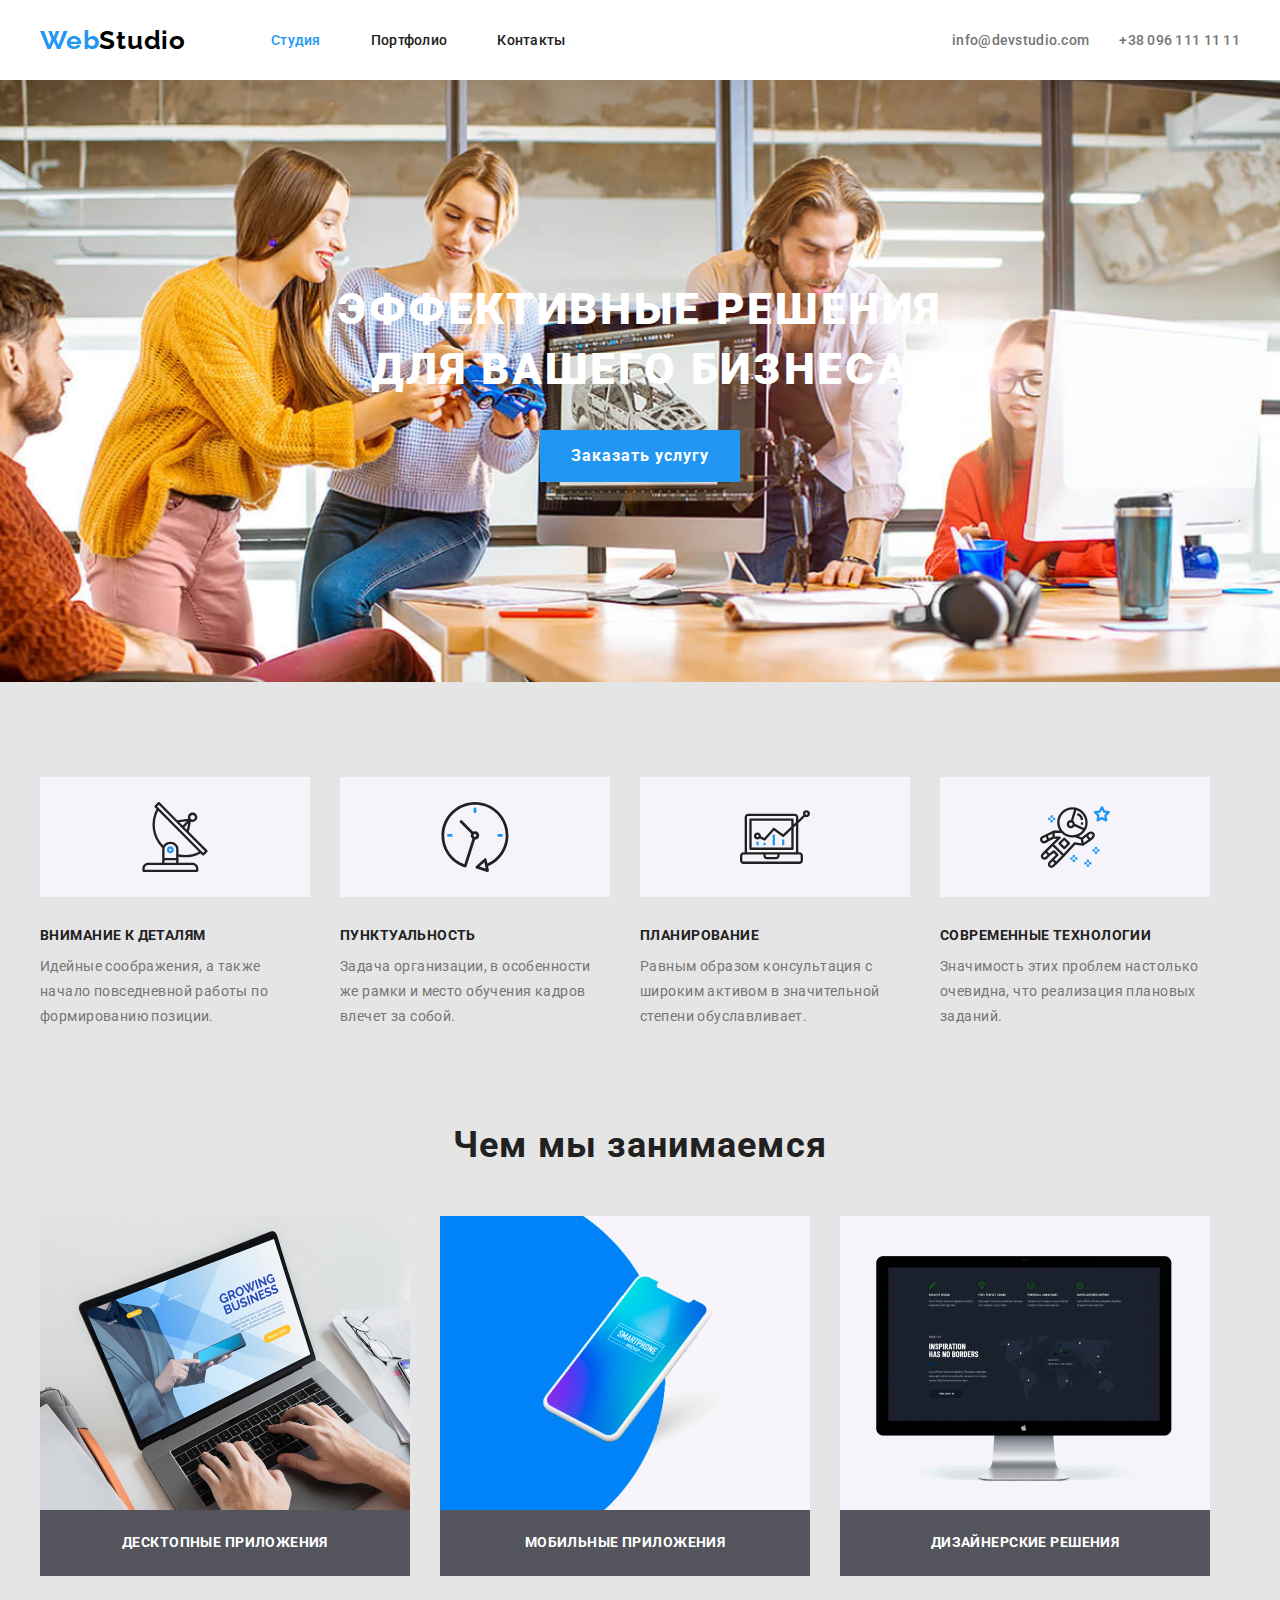
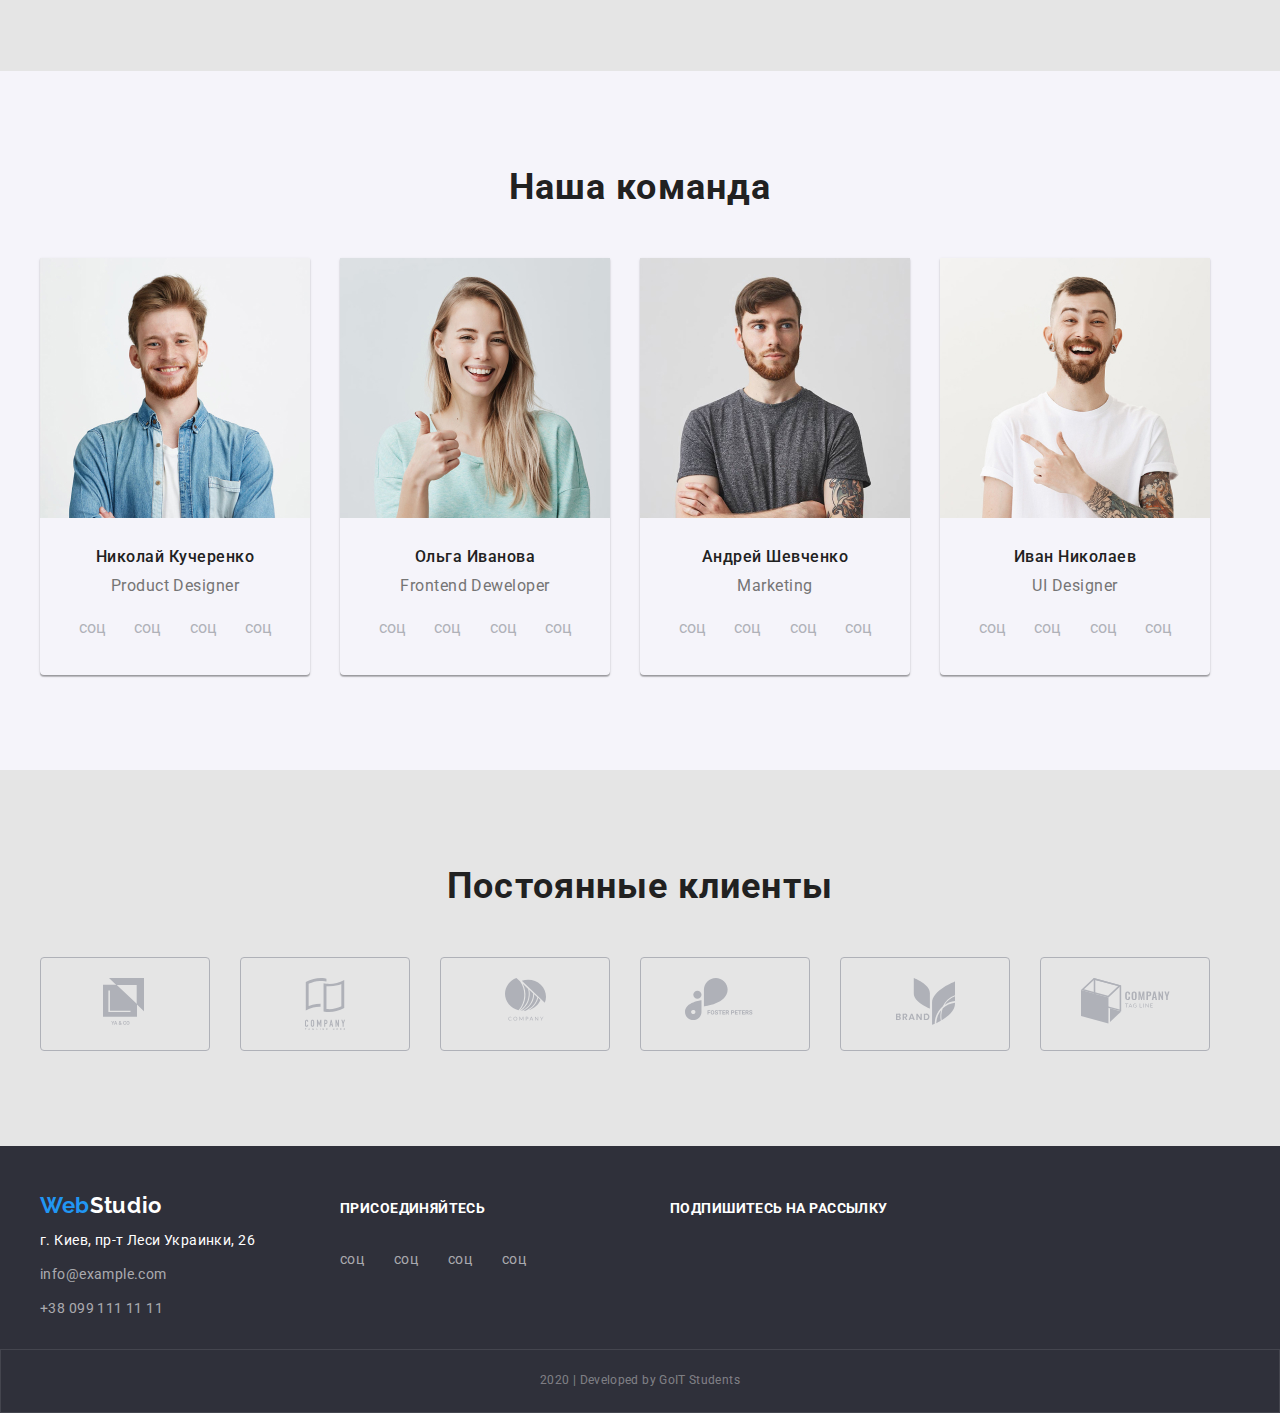
==== index.html @ cdd5b528 "клон" ====
<!DOCTYPE html>
<html lang="ru">
  <head>
    <meta charset="UTF-8" />
    <meta name="viewport" content="width=device-width, initial-scale=1.0" />
    <title>Document</title>
    <link
      rel="stylesheet"
      href="https://cdnjs.cloudflare.com/ajax/libs/modern-normalize/0.6.0/modern-normalize.min.css"
    />
    <link
      href="https://fonts.googleapis.com/css2?family=Raleway:ital,wght@0,700;1,400&family=Roboto:ital,wght@0,400;0,500;0,700;1,900&display=swap"
      rel="stylesheet"
    />
    <link rel="stylesheet" href="./css/style.css" />
  </head>
  <body>
    <header>
      <nav class="container site-navigation">
        <a href="./" class="logo link"
          ><span class="logo-help">Web</span>Studio</a
        >
        <ul class="site-nav list main-list">
          <li>
            <a class="site-nav-link link main" href="./index.html">Студия</a>
          </li>
          <li>
            <a class="site-nav-link link" href="./portfolio.html">Портфолио</a>
          </li>
          <li><a class="site-nav-link link" href="#">Контакты</a></li>
        </ul>
        <address class="header-adress">
          <ul class="site-nav list contacts-list">
            <li>
              <a
                class="site-nav-link link contacts"
                href="mailto:info@devstudio.com"
                >info@devstudio.com</a
              >
            </li>
            <li>
              <a class="site-nav-link link contacts" href="tel:+380961111111"
                >+38 096 111 11 11</a
              >
            </li>
          </ul>
        </address>
      </nav>
    </header>
    <main>
      <section class="galery">
        <h1 class="main-title">Эффективные решения для вашего бизнеса</h1>
        <!--предполагаю, что будет всплывающее окно по нажатию кнопки-->
        <button type="button" class="main-button">Заказать услугу</button>
      </section>
      <section class="features">
        <div class="container">
          <ul class="features-list list">
            <li class="features-item">
              <img class="features-img" src="img/antenna-1.svg" alt="антена" />
              <h3 class="features-title">Внимание к деталям</h3>
              <p class="features-text">
                Идейные соображения, а также начало повседневной работы по
                формированию позиции.
              </p>
            </li>
            <li class="features-item">
              <img class="features-img" src="img/clock-1.svg" alt="часы" />
              <h3 class="features-title">Пунктуальность</h3>
              <p class="features-text">
                Задача организации, в особенности же рамки и место обучения
                кадров влечет за собой.
              </p>
            </li>
            <li class="features-item">
              <img
                class="features-img"
                src="img/diagram-1.svg"
                alt="диаграмма"
              />
              <h3 class="features-title">Планирование</h3>
              <p class="features-text">
                Равным образом консультация с широким активом в значительной
                степени обуславливает.
              </p>
            </li>
            <li class="features-item">
              <img
                class="features-img"
                src="img/astronaut-1.svg"
                alt="астронавт"
              />
              <h3 class="features-title">современные технологии</h3>
              <p class="features-text">
                Значимость этих проблем настолько очевидна, что реализация
                плановых заданий.
              </p>
            </li>
          </ul>
        </div>
      </section>
      <section class="job">
        <div class="container">
          <h2 class="general-heading">Чем мы занимаемся</h2>
          <ul class="list job-list">
            <li>
              <img src="img/Main-img-1.jpg" alt="ноутбук" width="370" />
              <h3 class="job-title">Десктопные приложения</h3>
            </li>
            <li>
              <img
                src="img/Main-img-2.jpg"
                alt="мобильный телефон"
                width="370"
              />
              <h3 class="job-title">Мобильные приложения</h3>
            </li>
            <li>
              <img src="img/Main-img-3.jpg" alt="компьютер" width="370" />
              <h3 class="job-title">Дизайнерские решения</h3>
            </li>
          </ul>
        </div>
      </section>
      <section class="team">
        <div class="container">
          <h2 class="general-heading">Наша команда</h2>
          <ul class="list team-list">
            <li class="team-list-item">
              <img src="img//Main-img-4.jpg" alt="Николай" width="270" />
              <h3 class="team-title signature">Николай Кучеренко</h3>
              <p class="team-text signature">Product Designer</p>
              <ul class="list icon-list">
                <li><a class="team-icon link" href="#">соц</a></li>
                <li><a class="team-icon link" href="#">соц</a></li>
                <li><a class="team-icon link" href="#">соц</a></li>
                <li><a class="team-icon link" href="#">соц</a></li>
              </ul>
            </li>
            <li>
              <img src="img/Main-img-5.jpg" alt="Ольга" width="270" />
              <h3 class="team-title signature">Ольга Иванова</h3>
              <p class="team-text signature">Frontend Deweloper</p>
              <ul class="list icon-list">
                <li><a class="team-icon link" href="#">соц</a></li>
                <li><a class="team-icon link" href="#">соц</a></li>
                <li><a class="team-icon link" href="#">соц</a></li>
                <li><a class="team-icon link" href="#">соц</a></li>
              </ul>
            </li>
            <li>
              <img src="img//Main-img-6.jpg" alt="Андрей" width="270" />
              <h3 class="team-title signature">Андрей Шевченко</h3>
              <p class="team-text signature">Marketing</p>
              <ul class="list icon-list">
                <li><a class="team-icon link" href="#">соц</a></li>
                <li><a class="team-icon link" href="#">соц</a></li>
                <li><a class="team-icon link" href="#">соц</a></li>
                <li><a class="team-icon link" href="#">соц</a></li>
              </ul>
            </li>
            <li>
              <img src="img//Main-img-7.jpg" alt="Иван" width="270" />
              <h3 class="team-title signature">Иван Николаев</h3>
              <p class="team-text signature">UI Designer</p>
              <ul class="list icon-list">
                <li><a class="team-icon link" href="#">соц</a></li>
                <li><a class="team-icon link" href="#">соц</a></li>
                <li><a class="team-icon link" href="#">соц</a></li>
                <li><a class="team-icon link" href="#">соц</a></li>
              </ul>
            </li>
          </ul>
        </div>
      </section>
      <section class="brends">
        <div class="container">
          <h2 class="general-heading">Постоянные клиенты</h2>
          <ul class="brends-list list">
            <li>
              <a href="#"><img src="img/logo-1.svg" alt="Логотип-1" /></a>
            </li>
            <li>
              <a href="#"><img src="img/logo-2.svg" alt="Логотип-2" /></a>
            </li>
            <li>
              <a href="#"><img src="img/logo-3.svg" alt="Логотип-3" /></a>
            </li>
            <li>
              <a href="#"><img src="img/logo-4.svg" alt="Логотип-4" /></a>
            </li>
            <li>
              <a href="#"><img src="img/logo-5.svg" alt="Логотип-5" /></a>
            </li>
            <li>
              <a href="#"><img src="img/logo-6.svg" alt="Логотип-6" /></a>
            </li>
          </ul>
        </div>
      </section>
    </main>
    <footer class="main-footer">
      <div class="container">
        <div class="wrapper help-container">
          <a class="secondary-logo link" href="./"
            ><span class="secondary-logo-help">Web</span>Studio</a
          >
          <address>
            <p class="main-footer-text">г. Киев, пр-т Леси Украинки, 26</p>
            <ul class="main-footer-list list">
              <li>
                <a class="main-footer-link link" href="mailto:info@example.com"
                  >info@example.com</a
                >
              </li>
              <li>
                <a class="main-footer-link link" href="tel:+380991111111"
                  >+38 099 111 11 11</a
                >
              </li>
            </ul>
          </address>
        </div>
        <div class="wrapper help-icon">
          <b class="text-title">Присоединяйтесь</b>
          <ul class="list">
            <li>
              <a class="main-footer-link link footer-icon" href="#">соц</a>
            </li>
            <li>
              <a class="main-footer-link link footer-icon" href="#">соц</a>
            </li>
            <li>
              <a class="main-footer-link link footer-icon" href="#">соц</a>
            </li>
            <li>
              <a class="main-footer-link link footer-icon" href="#">соц</a>
            </li>
          </ul>
        </div>
        <div class="wrapper help-form">
          <b class="text-title">Подпишитесь на рассылку</b>
          <!--form-->
        </div>
      </div>
      <p class="main-footer-under">2020 | Developed by GoIT Students</p>
    </footer>
  </body>
</html>
---- css/style.css ----
:root {
  --akcent-color: #2196f3;
  --help-color: #ffffff;
  --text-color: #757575;
}

body {
  margin: 0;
  font-family: 'Roboto', sans-serif;
  font-style: normal;
  background-color: #e5e5e5;
  color: #212121;
}
img {
  display: block;
  box-sizing: border-box;
}
.container {
  width: 1230px;
  padding-left: 15px;
  padding-right: 15px;
  margin-left: auto;
  margin-right: auto;
}

.list {
  list-style: none;
  margin: 0;
  padding: 0;
}
.link {
  text-decoration: none;
  color: inherit;
  font-style: normal;
}
/*общие заголовки Ш-2*/
.general-heading {
  display: flex;
  justify-content: center;
  padding: o;
  font-size: 36px;
  line-height: 1.17;
  letter-spacing: 0.03em;
  margin: 0 auto;
}
/*логотип*/
.logo {
  color: #000000;
  font-family: 'Raleway', sans-serif;
  font-weight: bold;
  font-size: 26px;
  line-height: 80px;
  letter-spacing: 0.03em;
  margin-right: 85px;
}
.logo-help {
  color: var(--akcent-color);
}
/*навигация*/
.site-nav-link {
  font-weight: 500;
  font-size: 14px;
  line-height: 1.14;
  letter-spacing: 0.02em;
}
.site-nav-link:hover,
.site-nav-link:focus,
.site-nav-link:active {
  color: var(--akcent-color);
}
.main {
  color: var(--akcent-color);
}
.contacts {
  color: var(--text-color);
}
.site-nav,
.site-navigation {
  display: flex;
}
header {
  background-color: #ffffff;
}
.main-list li:not(:last-child) {
  margin-right: 50px;
}

.site-navigation li .link {
  line-height: 80px;
}
.contacts-list li:not(:last-child) {
  margin-right: 30px;
}
.header-adress {
  margin-left: auto;
}
/*эффективные решения*/
.main-title {
  margin: 0;
  padding: 0;
  font-weight: 900;
  font-size: 44px;
  line-height: 1.36;
  letter-spacing: 0.06em;
  text-transform: uppercase;
  color: var(--help-color);
  width: 700px;
  margin-right: auto;
  margin-left: auto;
  text-align: center;
}
.main-button {
  display: block;
  background-color: var(--akcent-color);
  color: var(--help-color);
  font-family: 'Roboto';
  font-style: normal;
  font-weight: bold;
  font-size: 16px;
  line-height: 1.87;
  text-align: center;
  letter-spacing: 0.06em;
  margin-left: auto;
  margin-right: auto;
  padding: 10px 30px;
  margin-top: 30px;
  border: 1px solid transparent;
}
.galery {
  background: url('../img/Header.jpg') center no-repeat;
  background-size: cover;
  padding-top: 200px;
  padding-bottom: 200px;
}
/* Особенности после главной картинки*/
.features {
  padding-top: 95px;
  padding-bottom: 95px;
}
.features-item {
  width: 270px;
}
.features-item:not(:last-child) {
  margin-right: 30px;
}
.features-list {
  display: flex;
}
.features-item {
  font-size: 14px;
  line-height: 1.14;
  letter-spacing: 0.03em;
  text-transform: uppercase;
}
.features-text {
  margin: 0;
  text-transform: none;
  color: var(--text-color);
  font-style: 14px;
  line-height: 25px;
}
.features-img {
  background-color: #f5f4fa;
  padding: 25px 100px;
}
.features-title {
  margin: 0;
  font-size: 14px;
  line-height: 1.23;
  letter-spacing: 0.03em;
  text-transform: uppercase;
  margin-top: 30px;
  margin-bottom: 10px;
}
/*чем мы занимаемся*/
.job {
  padding-bottom: 95px;
}
.job-list {
  display: flex;
  margin-top: 50px;
}
.job-list li:not(:last-child) {
  margin-right: 30px;
}
.job-list li {
  width: 370px;
}
.job-list img {
  display: block;
}
.job-title {
  font-weight: bold;
  font-size: 14px;
  line-height: 1.14;
  letter-spacing: 0.03em;
  text-transform: uppercase;
  color: var(--help-color);
  text-align: center;
  padding-bottom: 25px;
  padding-top: 25px;
  background-color: rgba(47, 48, 58, 0.8);
  margin: 0;
}
/*наша команда*/
.signature {
  margin: 0;
  margin-left: auto;
  margin-right: auto;
  font-size: 16px;
  line-height: 1.18;
  letter-spacing: 0.03em;
  text-align: center;
}
.team {
  padding-top: 95px;
  padding-bottom: 95px;
  background-color: #f5f4fa;
}
.team-list {
  display: flex;
  margin-top: 50px;
}
.team-list > li:not(:last-child) {
  margin-right: 30px;
}
.team-list > li {
  box-shadow: 0px 2px 1px rgba(0, 0, 0, 0.2), 0px 1px 1px rgba(0, 0, 0, 0.14),
    0px 1px 3px rgba(0, 0, 0, 0.12);
  border-radius: 0px 0px 4px 4px;
  width: 270px;
}
.team-title {
  font-weight: 500;
  margin-top: 30px;
  margin-bottom: 10px;
}
.icon-list {
  width: 270px;
  display: flex;
  justify-content: space-between;
  padding-right: 30px;
  padding-left: 30px;
  text-align: center;
}
.icon-list li {
  width: 44px;
}
.icon-list li:not(:last-child) {
  margin-right: 10px;
}
.team-list-item {
  padding-bottom: 25px;
}
.team-text {
  color: var(--text-color);
  margin-bottom: 10px;
}
.team-icon {
  color: #afb1b8;
  line-height: 44px;
}

.team-list li img {
  display: block;
}
.team-icon:hover,
.team-icon:focus {
  color: var(--help-color);
  background-color: var(--akcent-color);
}
/*постоянные клиенты*?????????????????????????????????????????????????*/
.brends {
  padding-top: 95px;
  padding-bottom: 95px;
}

.brends-list {
  margin-top: 50px;
  display: flex;
}
.brends-list li {
  width: 170px;
  border: 1px solid #afb1b8;
  border-radius: 4px;
}
.brends-list li a {
  display: flex;
  justify-content: center;
  align-items: center;
  padding-top: 20px;
  padding-bottom: 20px;
}
.brends-list li:not(:last-child) {
  margin-right: 30px;
}
/*подвал*/
.main-footer {
  color: var(--help-color);
  background-color: #2f303a;
  padding-top: 45px;
}
.main-footer .container {
  display: flex;
  align-items: baseline;
}

.secondary-logo {
  display: block;
  font-family: 'Raleway', sans-serif;
  font-weight: bold;
  font-size: 22px;
  line-height: 1.18;
  letter-spacing: 0.03em;
  margin-bottom: 10px;
}
.secondary-logo-help {
  color: var(--akcent-color);
}
.main-footer-text {
  margin: 0;
  font-style: normal;
  font-size: 14px;
  line-height: 1.71;
  letter-spacing: 0.03em;
  margin-bottom: 10px;
}
.main-footer-link {
  font-size: 14px;
  line-height: 1.71;
  letter-spacing: 0.03em;
  color: rgba(255, 255, 255, 0.6);
}
.footer-icon:hover,
.footer-icon:focus {
  background-color: var(--akcent-color);
  color: var(--help-color);
}
address .main-footer-list li {
  display: block;
}
address .main-footer-list li:not(:last-child) {
  margin-bottom: 10px;
}
.text-title {
  display: block;
  font-size: 14px;
  line-height: 1.14;
  letter-spacing: 0.03em;
  text-transform: uppercase;
  padding-bottom: 20px;
}
.main-footer-under {
  display: block;
  font-size: 12px;
  line-height: 2;
  text-align: center;
  letter-spacing: 0.03em;
  color: rgba(255, 255, 255, 0.4);
  margin: 0;
  padding-top: 18px;
  padding-bottom: 20px;
  border: 1px solid rgba(255, 255, 255, 0.1);
}
.help-icon ul {
  display: flex;
  justify-content: space-between;
}
.help-icon ul li:not(:last-child) {
  margin-right: 10px;
}
.help-icon ul li {
  width: 44px;
  line-height: 44px;
}
.wrapper {
  padding-top: 10px;
}
.help-container {
  padding-top: 0px;
  width: 230px;
  margin-right: 70px;
  padding-bottom: 28px;
}
.help-icon {
  width: 206px;
}
.help-form {
  width: 570px;
  margin-left: auto;
}
/*portfolio*/
.filter-button {
  background: #f5f4fa;
  font-family: 'Roboto';
  font-style: normal;
  font-weight: 500;
  font-size: 16px;
  line-height: 1.62;
  text-align: center;
  letter-spacing: 0.03em;
  color: #212121;
}
.filter-button:hover,
.filter-button:focus {
  background-color: var(--akcent-color);
  color: var(--help-color);
}
.portfolio-title {
  margin: 0;
  display: block;
  font-size: 18px;
  line-height: 2;
  letter-spacing: 0.06em;
  margin-bottom: 5px;
  padding-left: 26px;
}
.portfolio-text {
  box-sizing: border-box;
  margin: 0;
  font-size: 16px;
  line-height: 2;
  letter-spacing: 0.03em;
  color: var(--text-color);
  padding-left: 24px;
}
.portfolio-description {
  display: none;
  margin: 0;
  font-size: 18px;
  line-height: 1.55;
  letter-spacing: 0.03em;
  color: var(--help-color);
  padding-left: 24px;
  background-color: var(--akcent-color);
}
.card-filter {
  padding-top: 95px;
  padding-bottom: 95px;
}
.hidden {
  display: none;
}
.filter-list {
  display: flex;
  justify-content: center;
  padding-bottom: 15px;
}

.filter-list li:not(:last-child) {
  margin-right: 8px;
}

.filter-button {
  padding: 0 22px;
  border: 1px solid transparent;
  border-radius: 4px;
  line-height: 36px;
}
.filter {
  margin-bottom: 35px;
}
.card-list {
  display: flex;
  flex-wrap: wrap;
  justify-content: center;
}
.card-list li {
  box-sizing: border-box;
  width: 370px;
  margin-right: 30px;
  margin-bottom: 30px;
  background: #ffffff;
}
.card-list li:nth-child(3n) {
  margin-right: 0;
}
.card-list li:nth-last-child(-n + 3) {
  margin-bottom: 0;
}

.border {
  padding-bottom: 20px;
  padding-top: 20px;
  background: #ffffff;
  border: 1px solid #eeeeee;
  box-sizing: border-box;
  box-shadow: 1px 4px 6px rgba(0, 0, 0, 0.16), 0px 4px 4px rgba(0, 0, 0, 0.06),
    0px 1px 1px rgba(0, 0, 0, 0.12);
}

/*основной текст color: #212121; */
/* цвет текста color: #757575; */
/* цвет лого color: #000000;*/
/*цвет вспомогательный color: #FFFFFF;*/
/* akcent background: #2196F3; */
/*цвет девелопер color: rgba(255, 255, 255, 0.4); */
/* fon background: #E5E5E5;*/
/* fon-help background: #F5F4FA; */
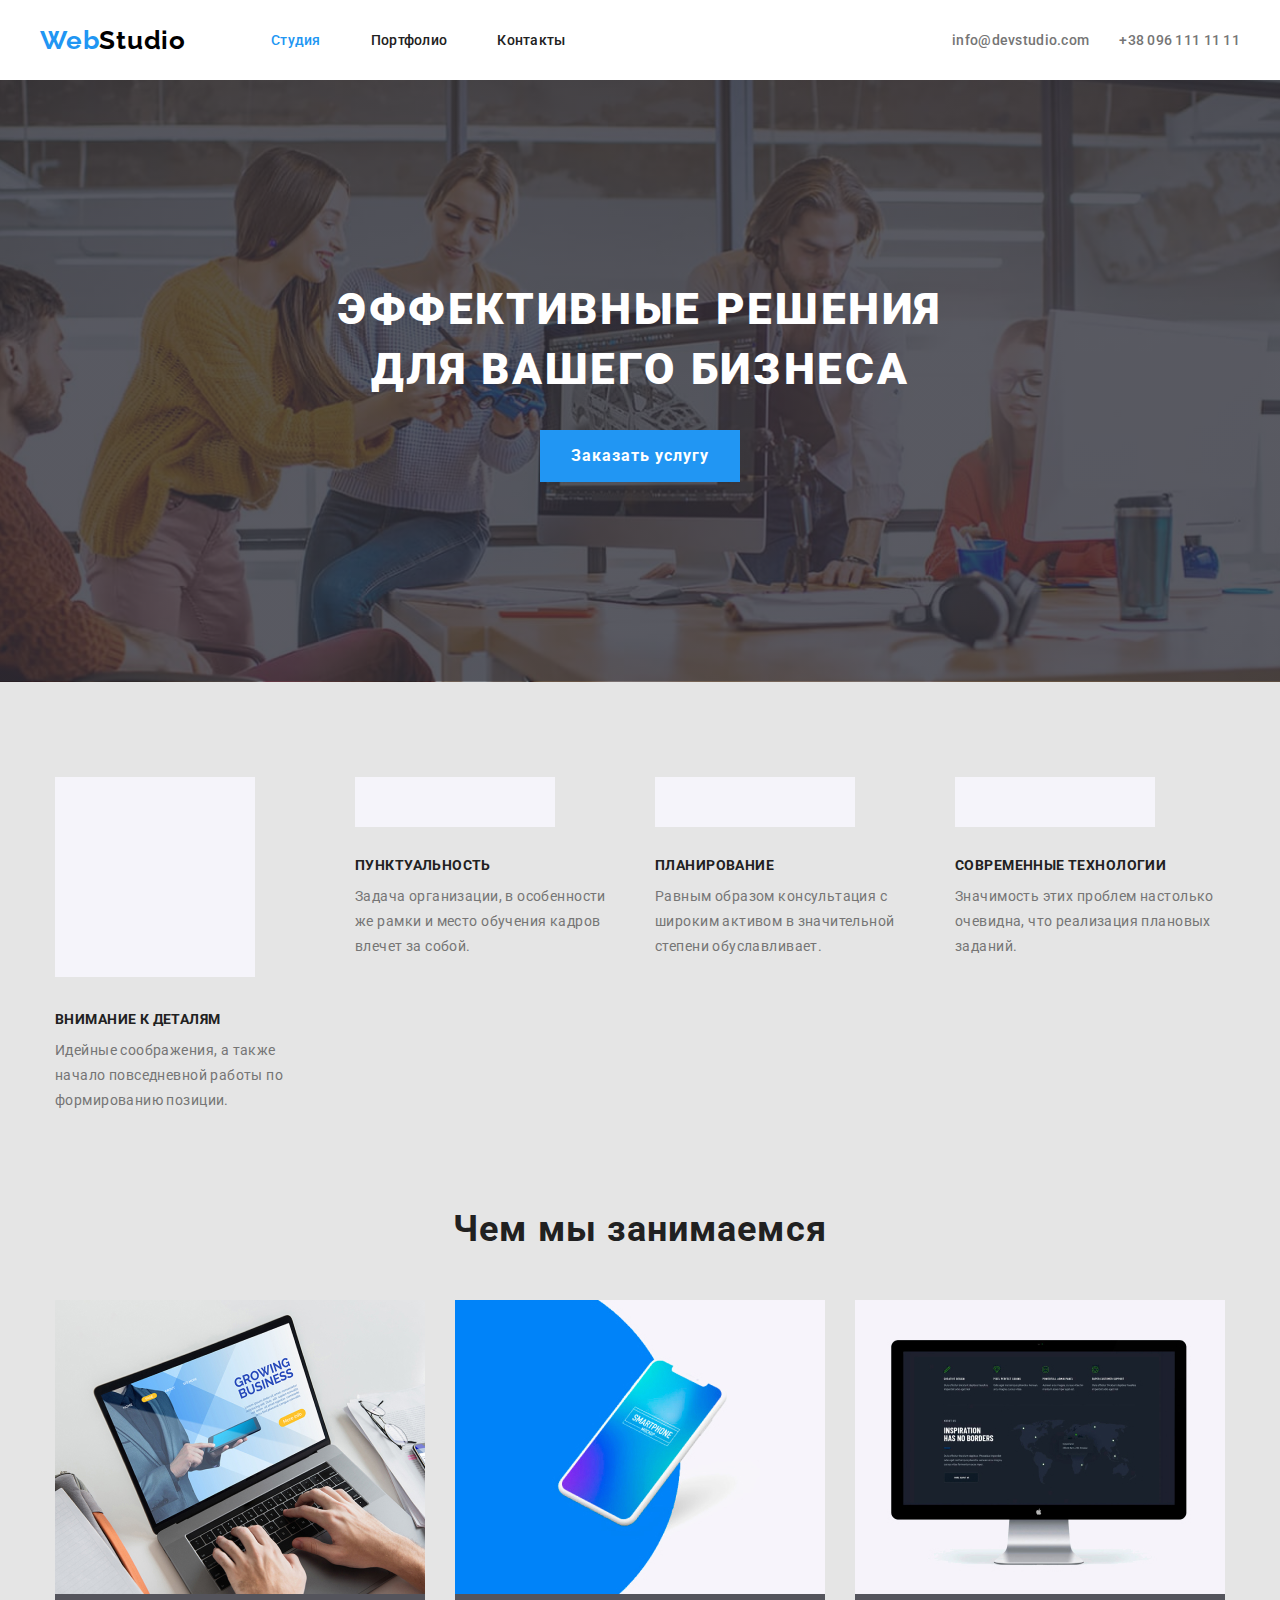
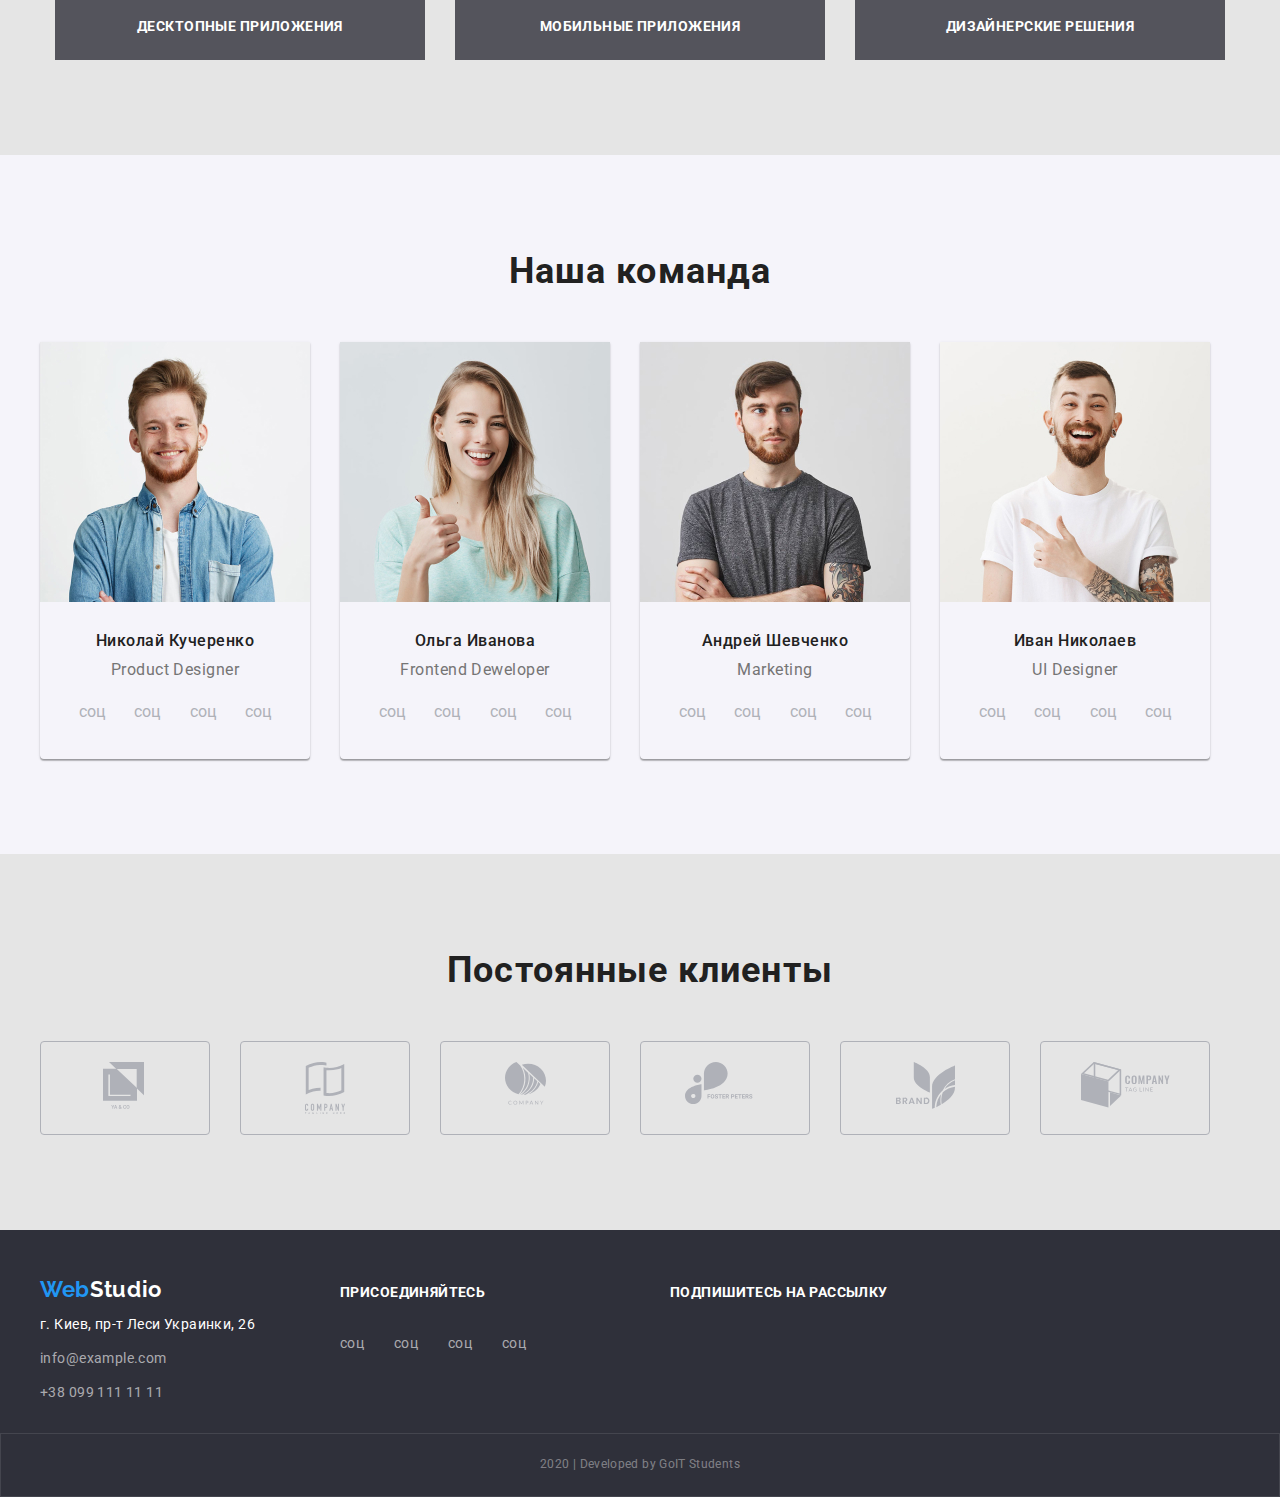
==== commit 22eef347: "///" ====
--- a/index.html
+++ b/index.html
@@ -57,7 +57,9 @@
         <div class="container">
           <ul class="features-list list">
             <li class="features-item">
-              <img class="features-img" src="img/antenna-1.svg" alt="антена" />
+              <svg class="features-img">
+                <use href="./img/symbol-defs.svg#icon-antenna-1"></use>
+              </svg>
               <h3 class="features-title">Внимание к деталям</h3>
               <p class="features-text">
                 Идейные соображения, а также начало повседневной работы по
--- a/css/style.css
+++ b/css/style.css
@@ -127,7 +127,12 @@
   border: 1px solid transparent;
 }
 .galery {
-  background: url('../img/Header.jpg') center no-repeat;
+  background-image: linear-gradient(
+      rgba(47, 48, 58, 0.8),
+      rgba(47, 48, 58, 0.8)
+    ),
+    url('../img/Header.jpg');
+  background-position: center;
   background-size: cover;
   padding-top: 200px;
   padding-bottom: 200px;
@@ -145,6 +150,7 @@
 }
 .features-list {
   display: flex;
+  justify-content: center;
 }
 .features-item {
   font-size: 14px;
@@ -162,6 +168,7 @@
 .features-img {
   background-color: #f5f4fa;
   padding: 25px 100px;
+  width: 70px;
 }
 .features-title {
   margin: 0;
@@ -178,6 +185,7 @@
 }
 .job-list {
   display: flex;
+  justify-content: center;
   margin-top: 50px;
 }
 .job-list li:not(:last-child) {
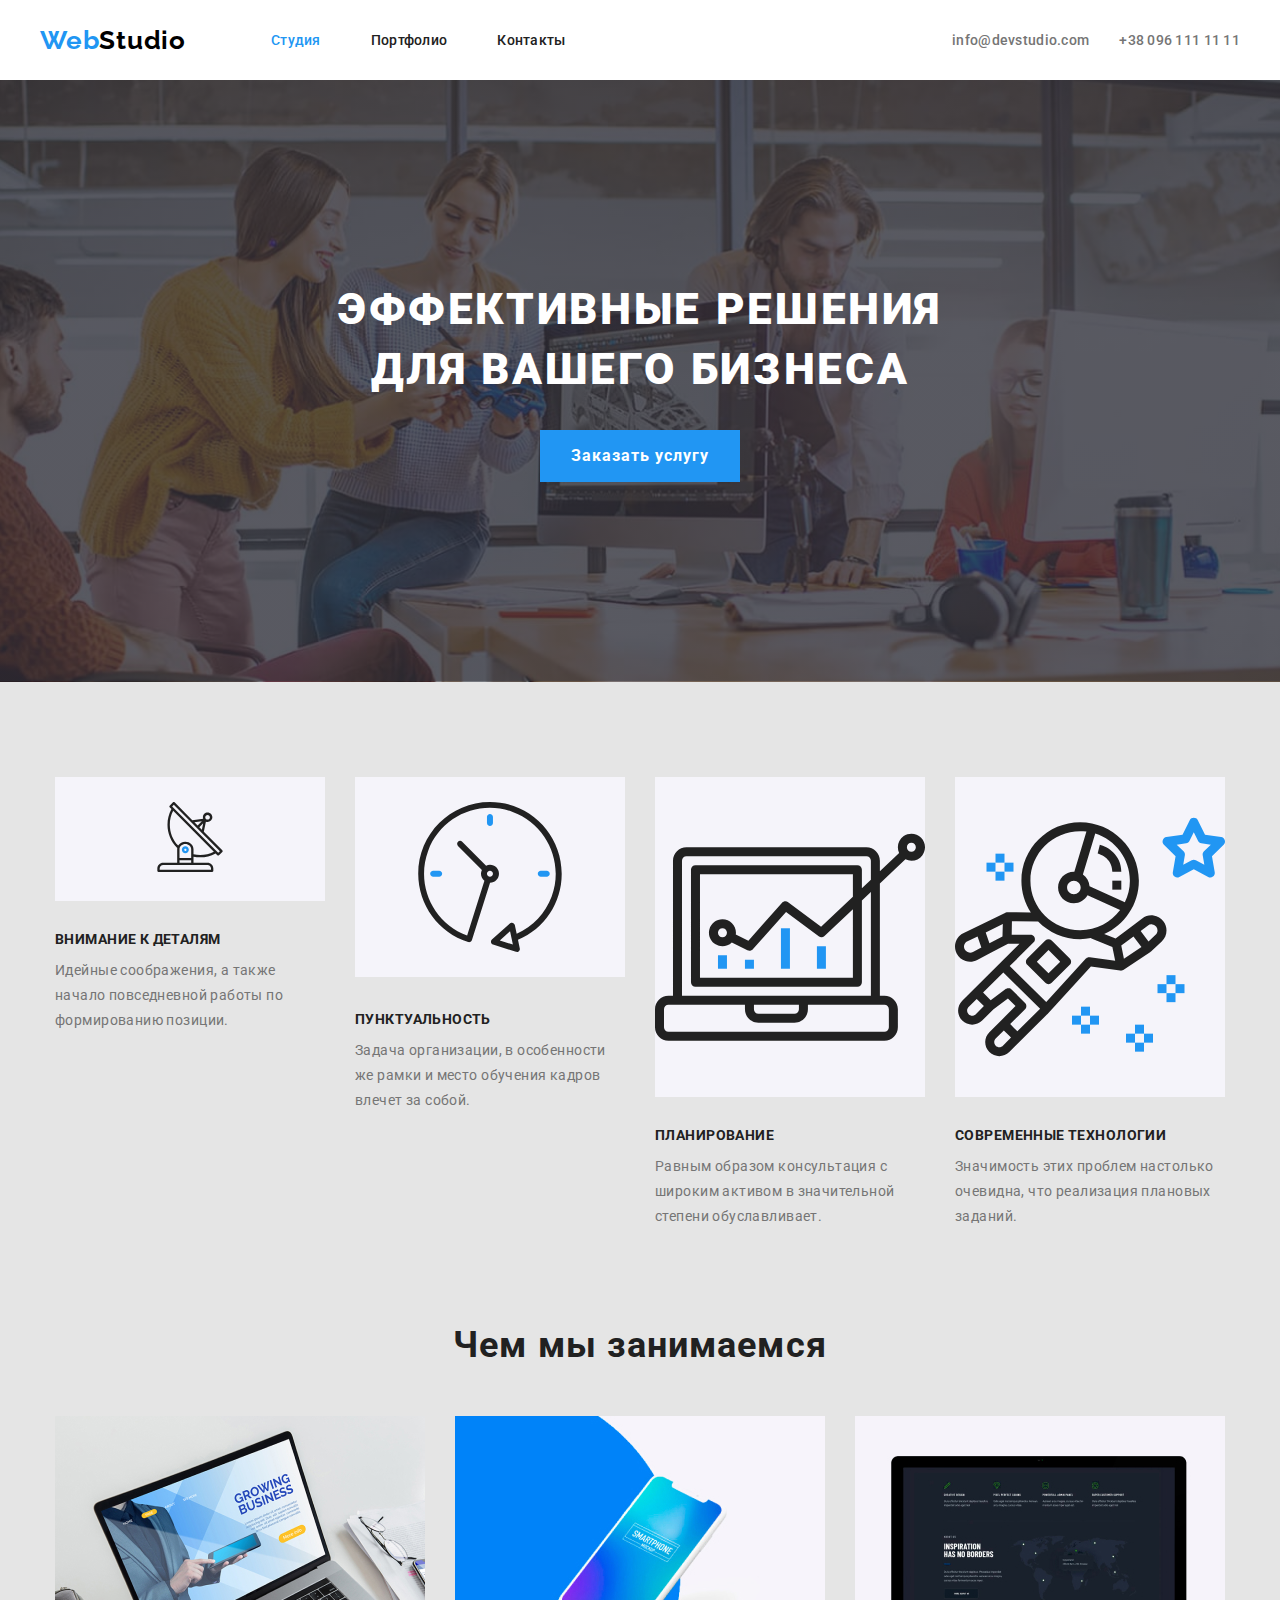
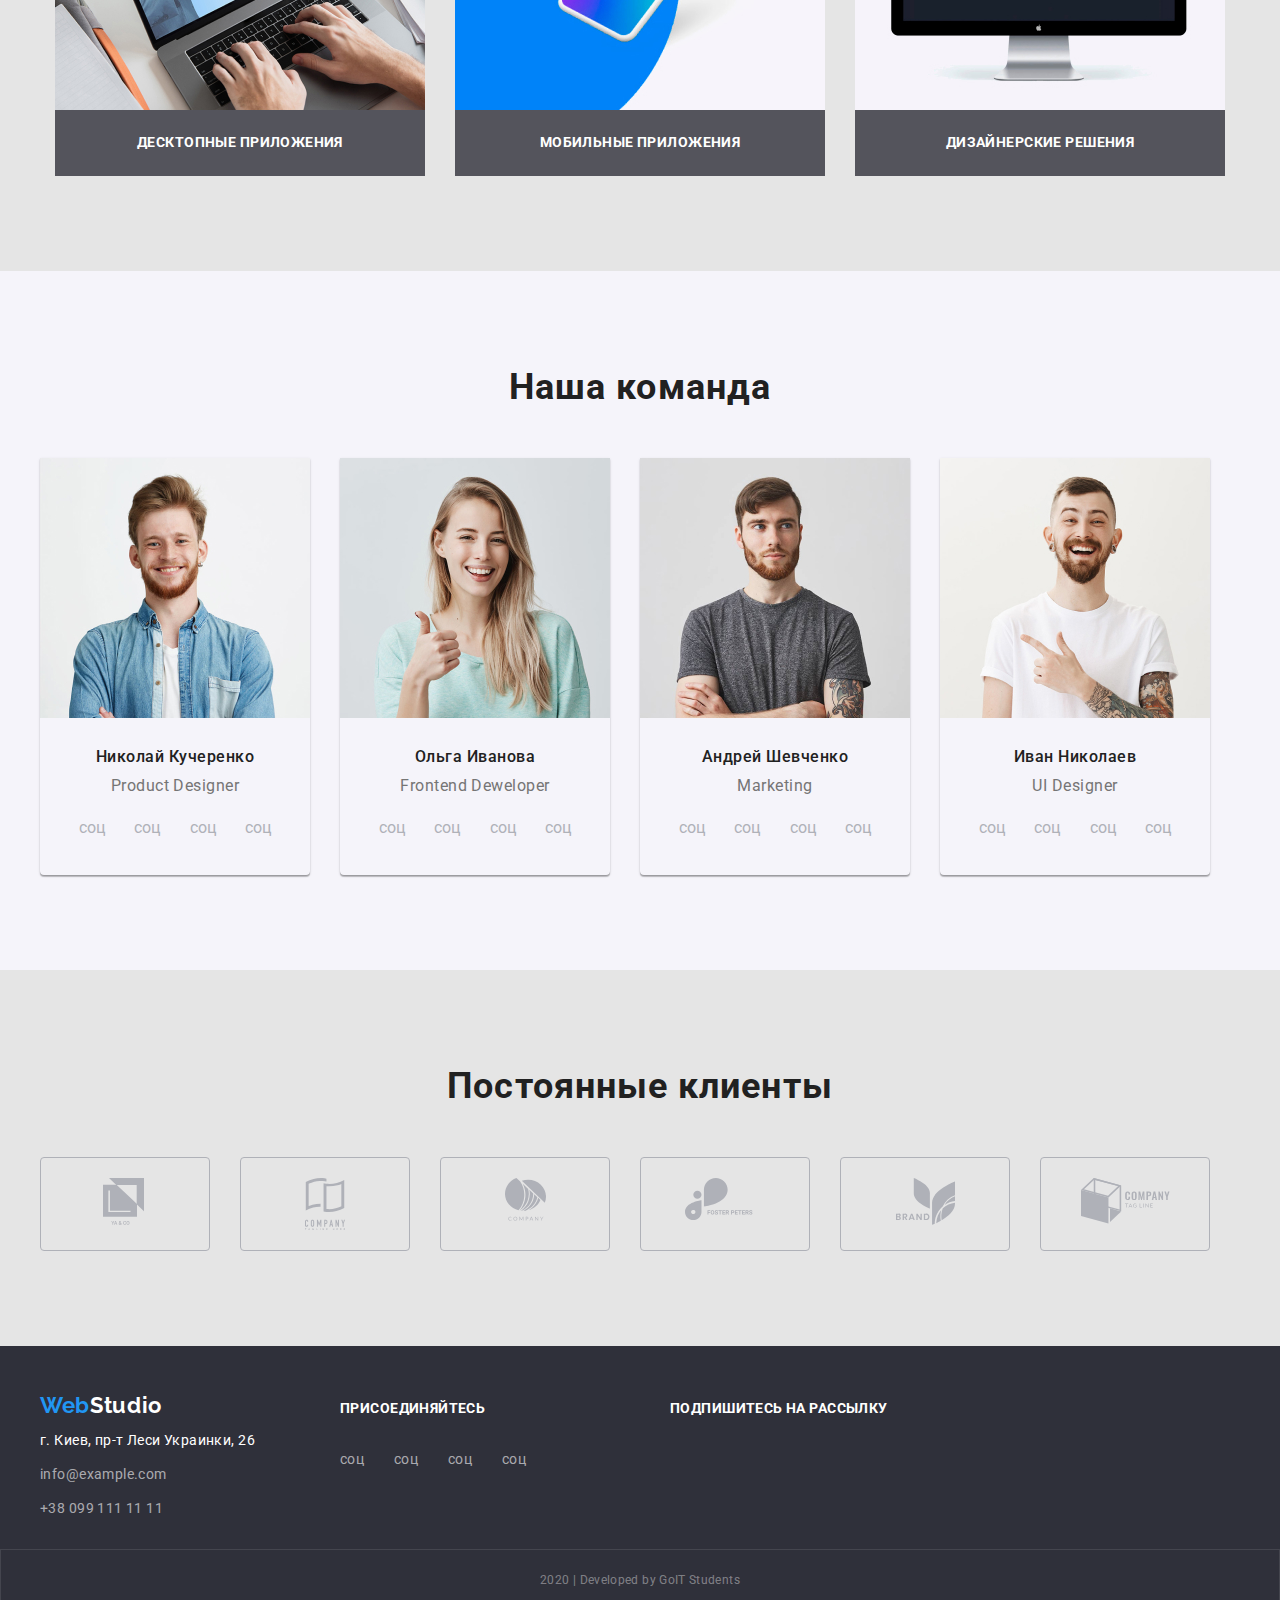
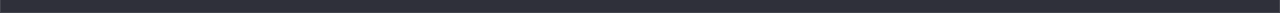
==== commit ec93498a: "." ====
--- a/index.html
+++ b/index.html
@@ -57,9 +57,11 @@
         <div class="container">
           <ul class="features-list list">
             <li class="features-item">
-              <svg class="features-img">
-                <use href="./img/symbol-defs.svg#icon-antenna-1"></use>
-              </svg>
+              <div class="features-img">
+                <svg class="features-img-help">
+                  <use href="./img/symbol-defs.svg#icon-antenna-1"></use>
+                </svg>
+              </div>
               <h3 class="features-title">Внимание к деталям</h3>
               <p class="features-text">
                 Идейные соображения, а также начало повседневной работы по
@@ -67,7 +69,9 @@
               </p>
             </li>
             <li class="features-item">
-              <img class="features-img" src="img/clock-1.svg" alt="часы" />
+              <svg class="features-img">
+                <use href="./img/symbol-defs.svg#icon-clock-1"></use>
+              </svg>
               <h3 class="features-title">Пунктуальность</h3>
               <p class="features-text">
                 Задача организации, в особенности же рамки и место обучения
--- a/css/style.css
+++ b/css/style.css
@@ -165,10 +165,15 @@
   font-style: 14px;
   line-height: 25px;
 }
+.features-img-help {
+  width: 70px;
+  height: 70px;
+}
 .features-img {
+  width: 270px;
   background-color: #f5f4fa;
-  padding: 25px 100px;
-  width: 70px;
+  padding: 25px 0;
+  text-align: center;
 }
 .features-title {
   margin: 0;
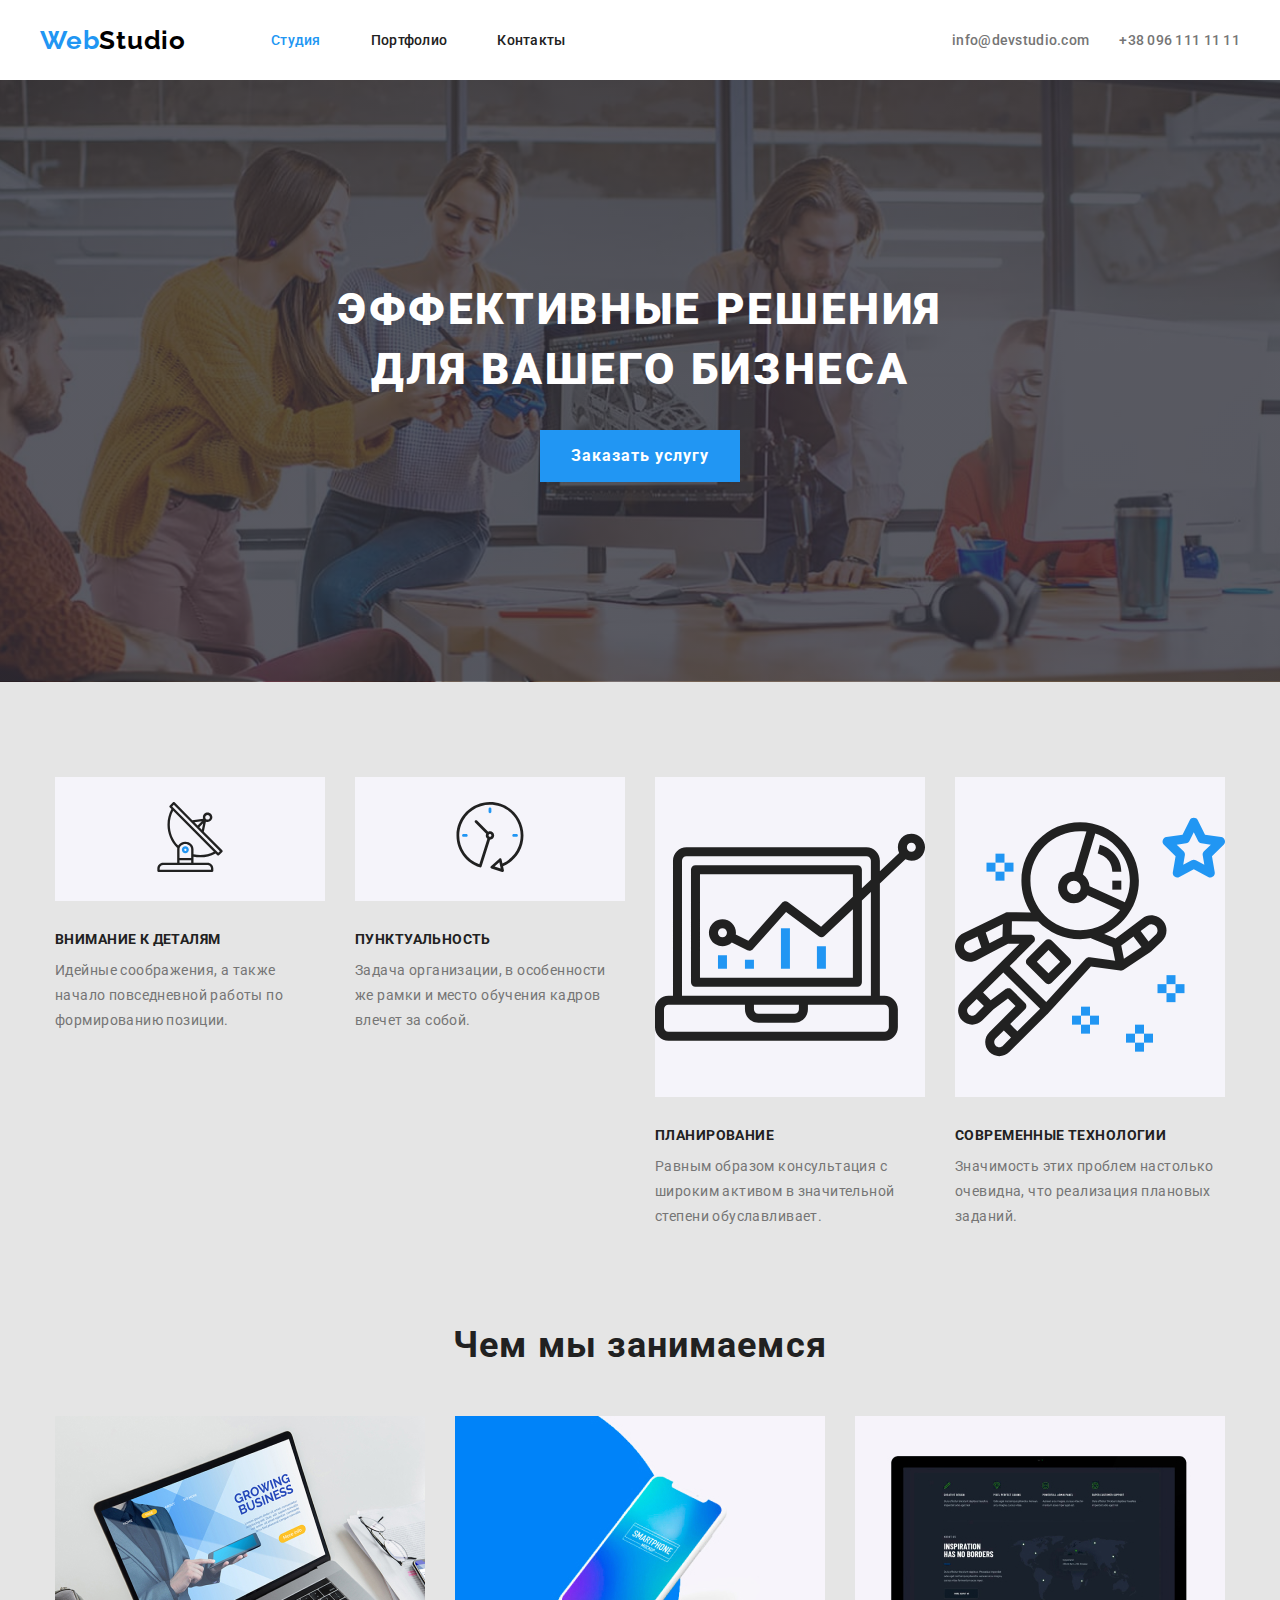
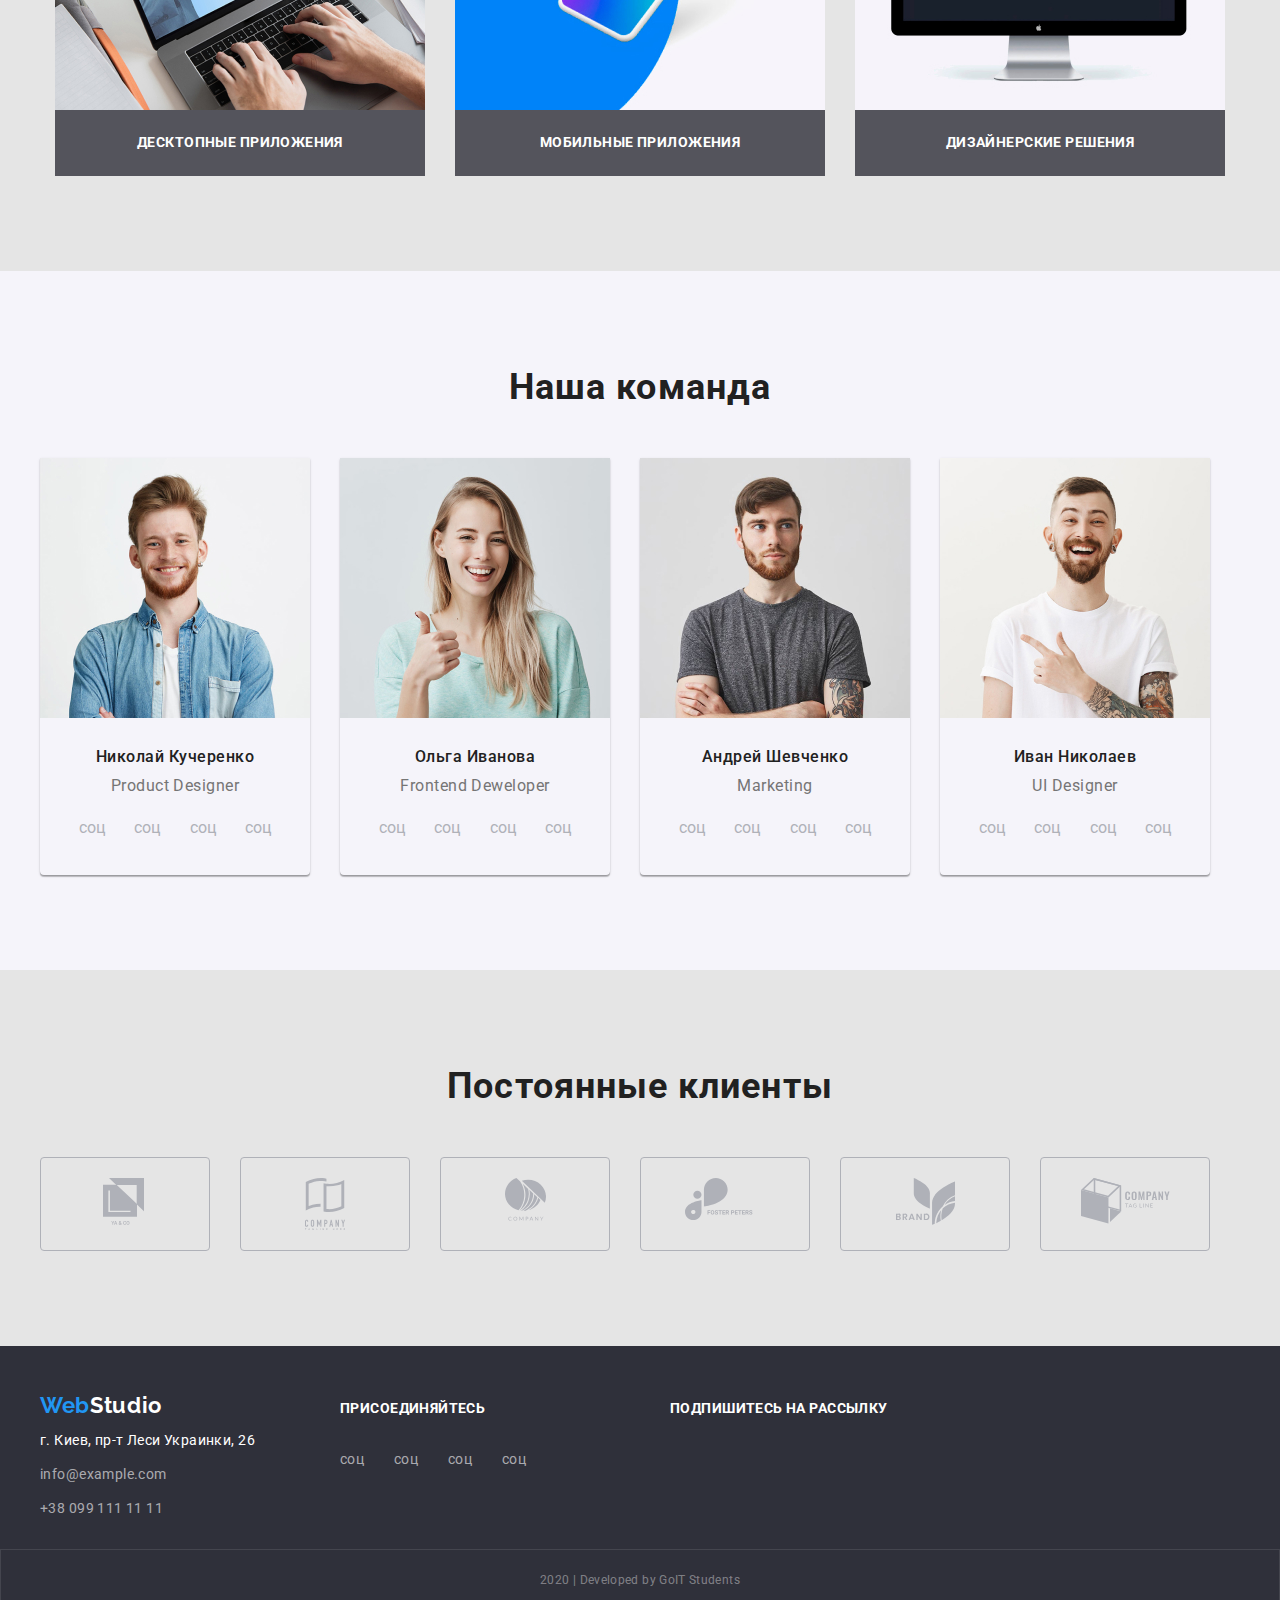
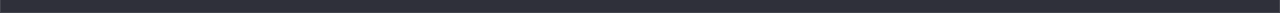
==== commit 50394b4e: "." ====
--- a/index.html
+++ b/index.html
@@ -69,9 +69,11 @@
               </p>
             </li>
             <li class="features-item">
-              <svg class="features-img">
-                <use href="./img/symbol-defs.svg#icon-clock-1"></use>
-              </svg>
+              <div class="features-img">
+                <svg class="features-img-help">
+                  <use href="./img/symbol-defs.svg#icon-clock-1"></use>
+                </svg>
+              </div>
               <h3 class="features-title">Пунктуальность</h3>
               <p class="features-text">
                 Задача организации, в особенности же рамки и место обучения
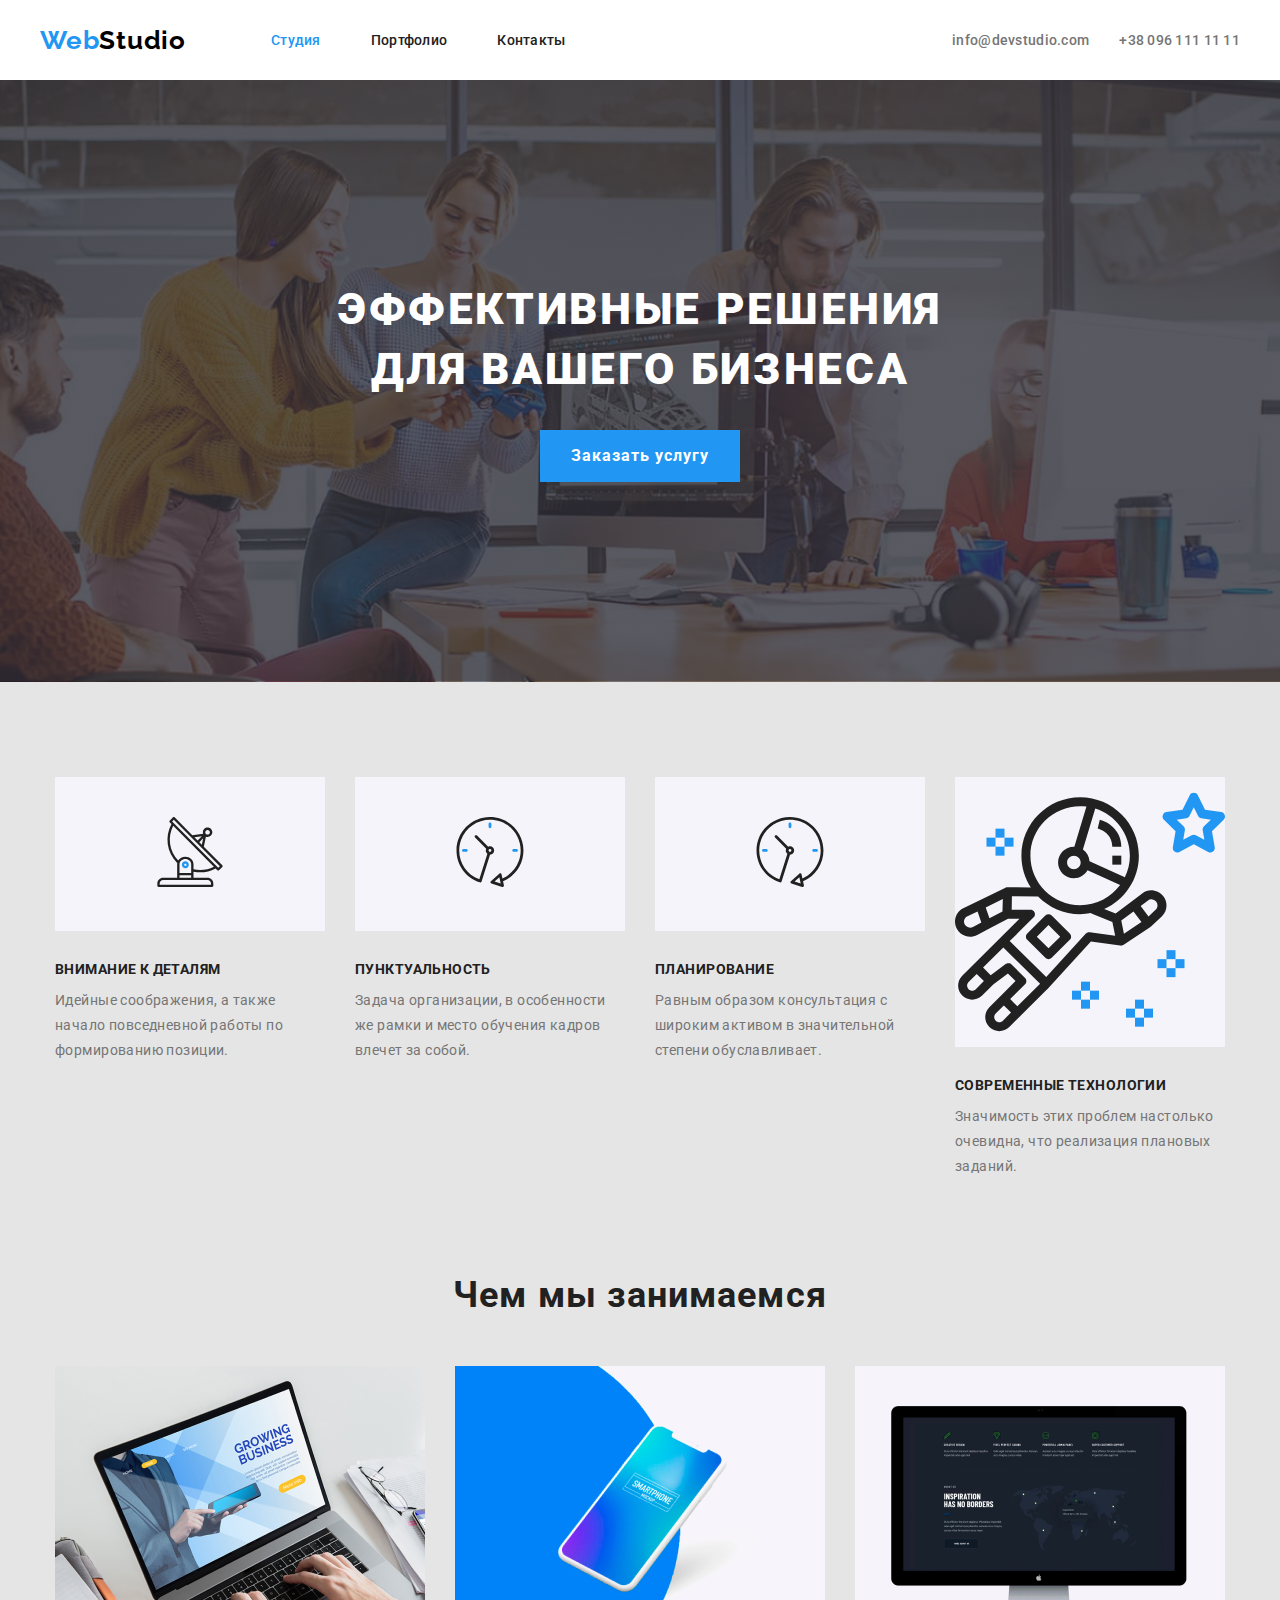
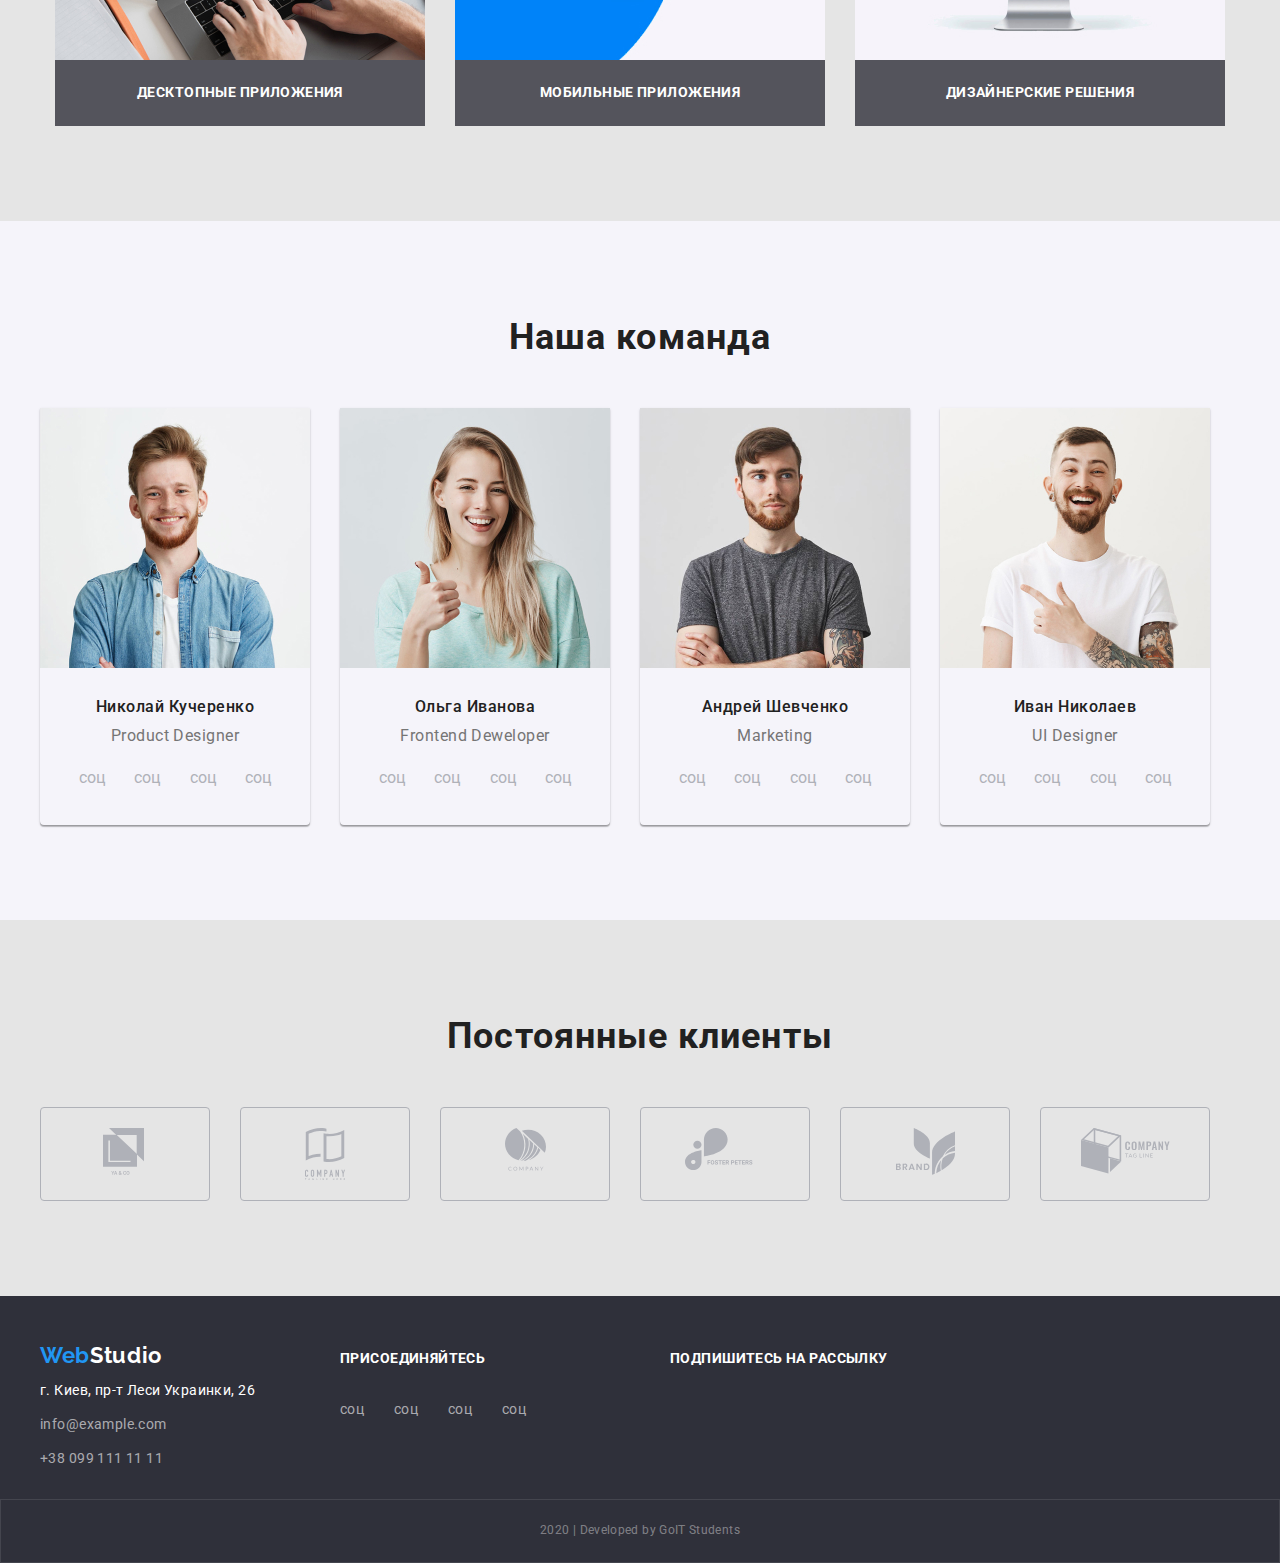
==== commit 1cd33098: "запушь)))" ====
--- a/index.html
+++ b/index.html
@@ -81,11 +81,11 @@
               </p>
             </li>
             <li class="features-item">
-              <img
-                class="features-img"
-                src="img/diagram-1.svg"
-                alt="диаграмма"
-              />
+              <div class="features-img">
+                <svg class="features-img-help">
+                  <use href="./img/symbol-defs.svg#icon-clock-1"></use>
+                </svg>
+              </div>
               <h3 class="features-title">Планирование</h3>
               <p class="features-text">
                 Равным образом консультация с широким активом в значительной
--- a/css/style.css
+++ b/css/style.css
@@ -167,12 +167,10 @@
 }
 .features-img-help {
   width: 70px;
-  height: 70px;
 }
 .features-img {
   width: 270px;
   background-color: #f5f4fa;
-  padding: 25px 0;
   text-align: center;
 }
 .features-title {
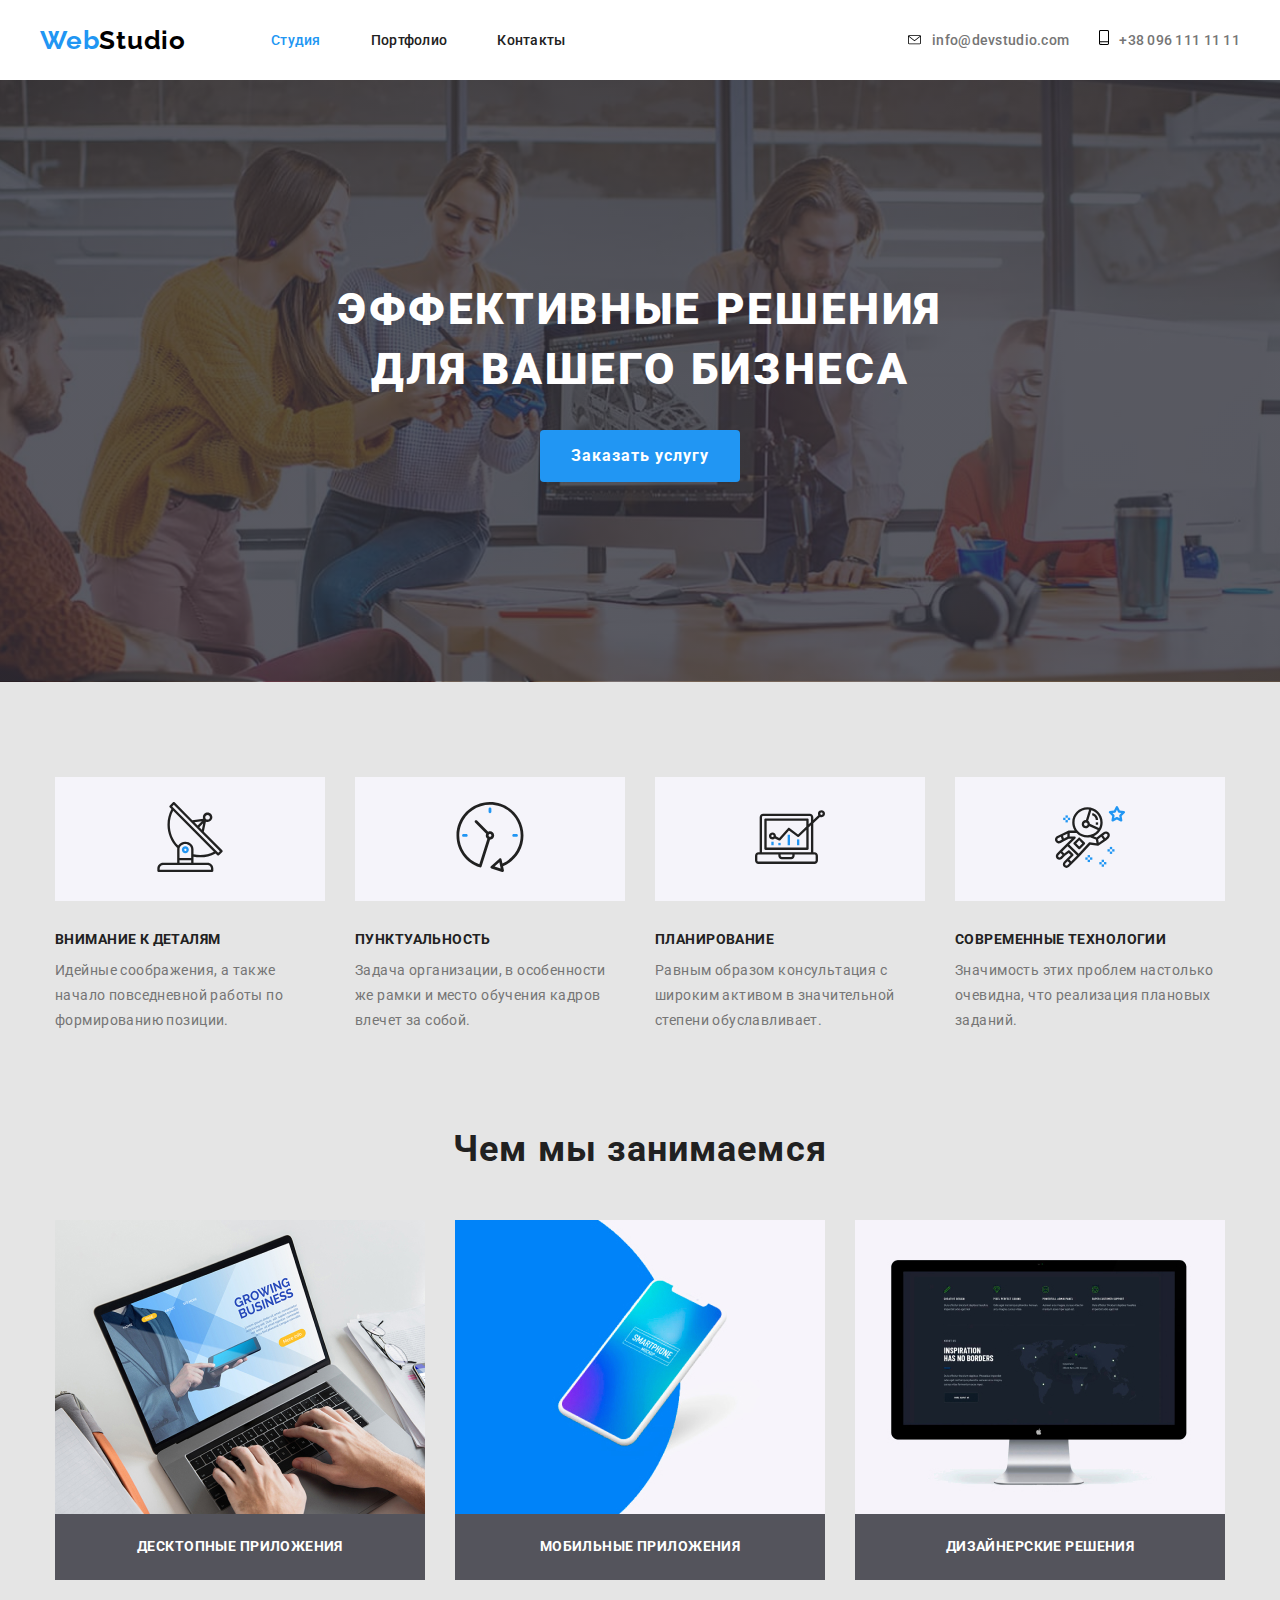
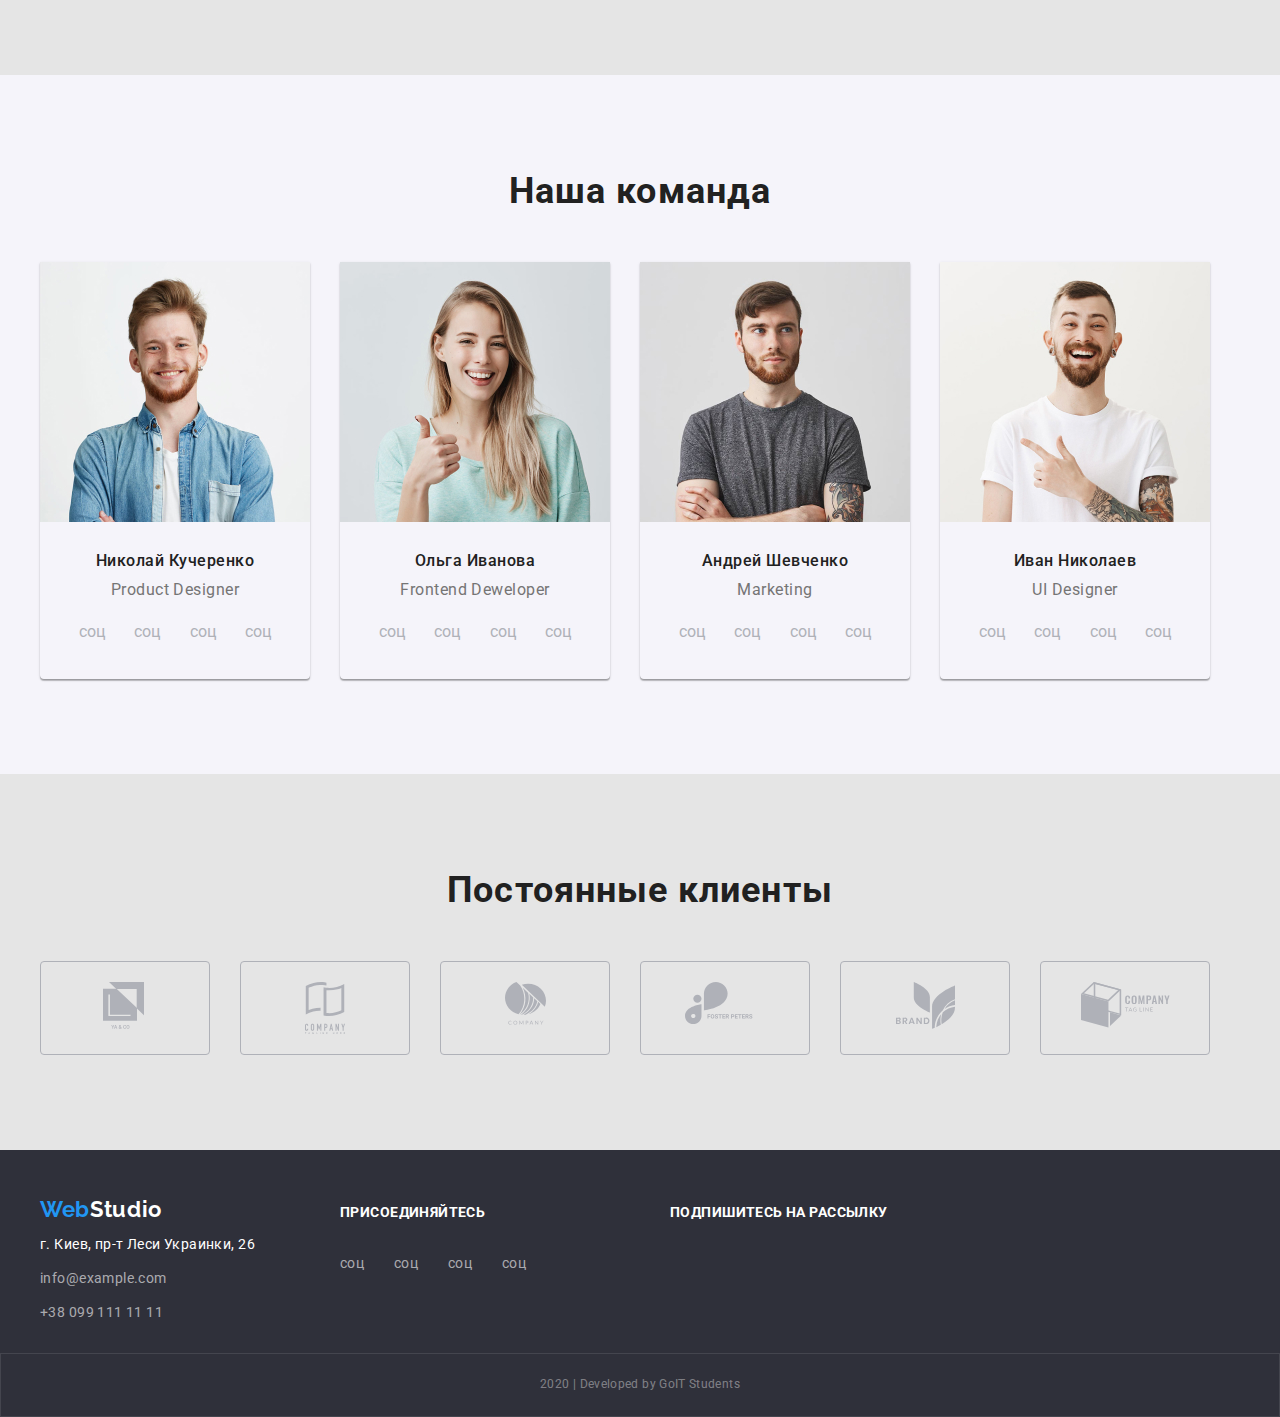
==== commit 28f95f37: "///" ====
--- a/index.html
+++ b/index.html
@@ -33,13 +33,15 @@
           <ul class="site-nav list contacts-list">
             <li>
               <a
-                class="site-nav-link link contacts"
+                class="site-nav-link link contacts link-1"
                 href="mailto:info@devstudio.com"
                 >info@devstudio.com</a
               >
             </li>
             <li>
-              <a class="site-nav-link link contacts" href="tel:+380961111111"
+              <a
+                class="site-nav-link link contacts link-2"
+                href="tel:+380961111111"
                 >+38 096 111 11 11</a
               >
             </li>
@@ -71,7 +73,7 @@
             <li class="features-item">
               <div class="features-img">
                 <svg class="features-img-help">
-                  <use href="./img/symbol-defs.svg#icon-clock-1"></use>
+                  <use href="img/symbol-defs.svg#icon-clock-1"></use>
                 </svg>
               </div>
               <h3 class="features-title">Пунктуальность</h3>
@@ -83,7 +85,7 @@
             <li class="features-item">
               <div class="features-img">
                 <svg class="features-img-help">
-                  <use href="./img/symbol-defs.svg#icon-clock-1"></use>
+                  <use href="./img/symbol-defs.svg#icon-diagram-1"></use>
                 </svg>
               </div>
               <h3 class="features-title">Планирование</h3>
@@ -93,11 +95,11 @@
               </p>
             </li>
             <li class="features-item">
-              <img
-                class="features-img"
-                src="img/astronaut-1.svg"
-                alt="астронавт"
-              />
+              <div class="features-img">
+                <svg class="features-img-help">
+                  <use href="./img/symbol-defs.svg#icon-astronaut-1"></use>
+                </svg>
+              </div>
               <h3 class="features-title">современные технологии</h3>
               <p class="features-text">
                 Значимость этих проблем настолько очевидна, что реализация
--- a/css/style.css
+++ b/css/style.css
@@ -63,6 +63,7 @@
   line-height: 1.14;
   letter-spacing: 0.02em;
 }
+
 .site-nav-link:hover,
 .site-nav-link:focus,
 .site-nav-link:active {
@@ -125,6 +126,7 @@
   padding: 10px 30px;
   margin-top: 30px;
   border: 1px solid transparent;
+  border-radius: 4px;
 }
 .galery {
   background-image: linear-gradient(
@@ -166,12 +168,14 @@
   line-height: 25px;
 }
 .features-img-help {
+  height: 70px;
   width: 70px;
 }
 .features-img {
   width: 270px;
   background-color: #f5f4fa;
   text-align: center;
+  padding: 25px 0;
 }
 .features-title {
   margin: 0;
@@ -499,7 +503,57 @@
   box-shadow: 1px 4px 6px rgba(0, 0, 0, 0.16), 0px 4px 4px rgba(0, 0, 0, 0.06),
     0px 1px 1px rgba(0, 0, 0, 0.12);
 }
-
+svg {
+  fill: currentColor;
+}
+.link-1::before {
+  content: '';
+  display: inline-flex;
+  margin-right: 10px;
+  background-image: url('../img/envelope.svg');
+  background-position: center;
+  background-size: contain;
+  background-repeat: no-repeat;
+  width: 15px;
+  height: 10px;
+}
+.link-1:hover::before {
+  content: '';
+  display: inline-flex;
+  margin-right: 10px;
+  background-image: url('../img/envelope.svg');
+  background-position: center;
+  background-repeat: no-repeat;
+  background-size: contain;
+  width: 15px;
+  height: 10px;
+  fill: #2196f3;
+  outline: #2196f3;
+}
+
+.link-2::before {
+  content: '';
+  display: inline-flex;
+  margin-right: 10px;
+  background-image: url('../img/smartphone.svg');
+  background-position: center;
+  background-repeat: no-repeat;
+  background-size: contain;
+  width: 10px;
+  height: 15px;
+}
+.link-2:hover::before {
+  content: '';
+  display: inline-flex;
+  margin-right: 10px;
+  background-image: url('../img/smartphone.svg');
+  background-position: center;
+  background-size: contain;
+  background-repeat: no-repeat;
+  width: 10px;
+  height: 15px;
+  fill: var(--akcent-color);
+}
 /*основной текст color: #212121; */
 /* цвет текста color: #757575; */
 /* цвет лого color: #000000;*/
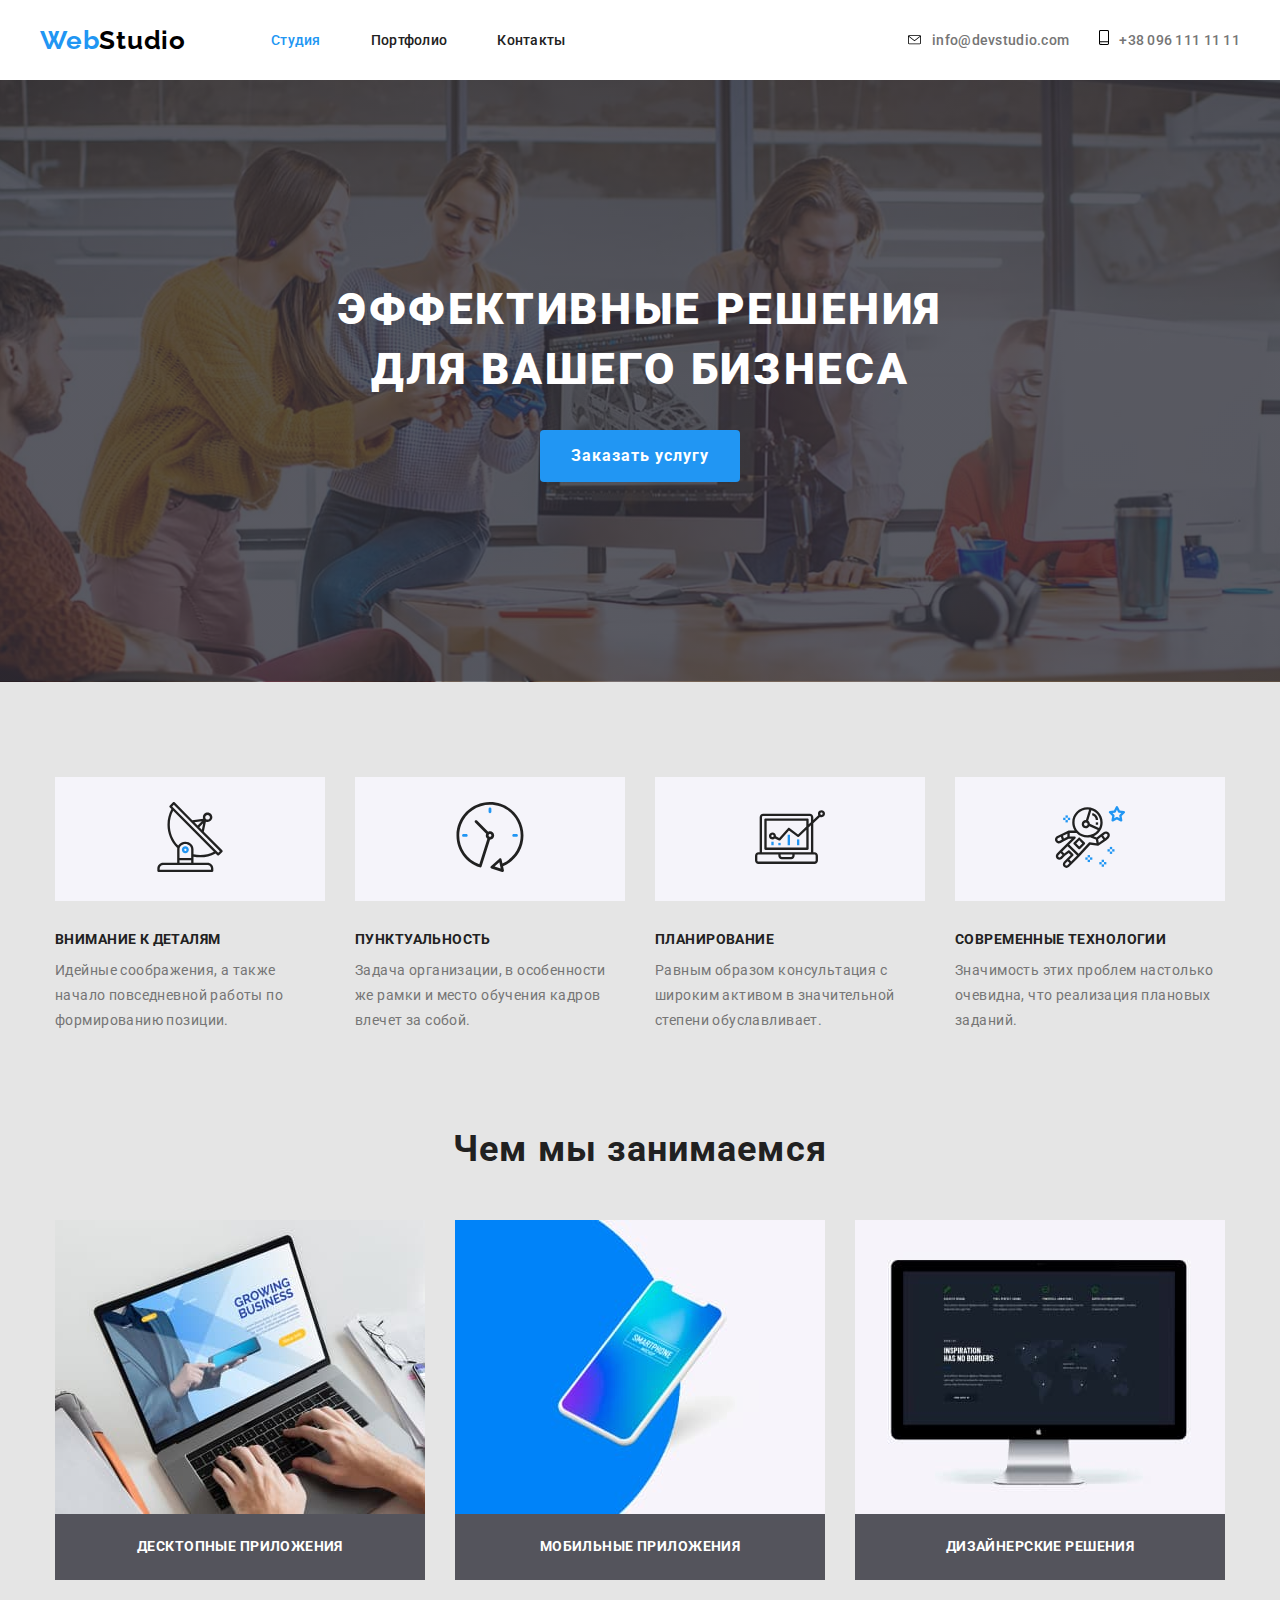
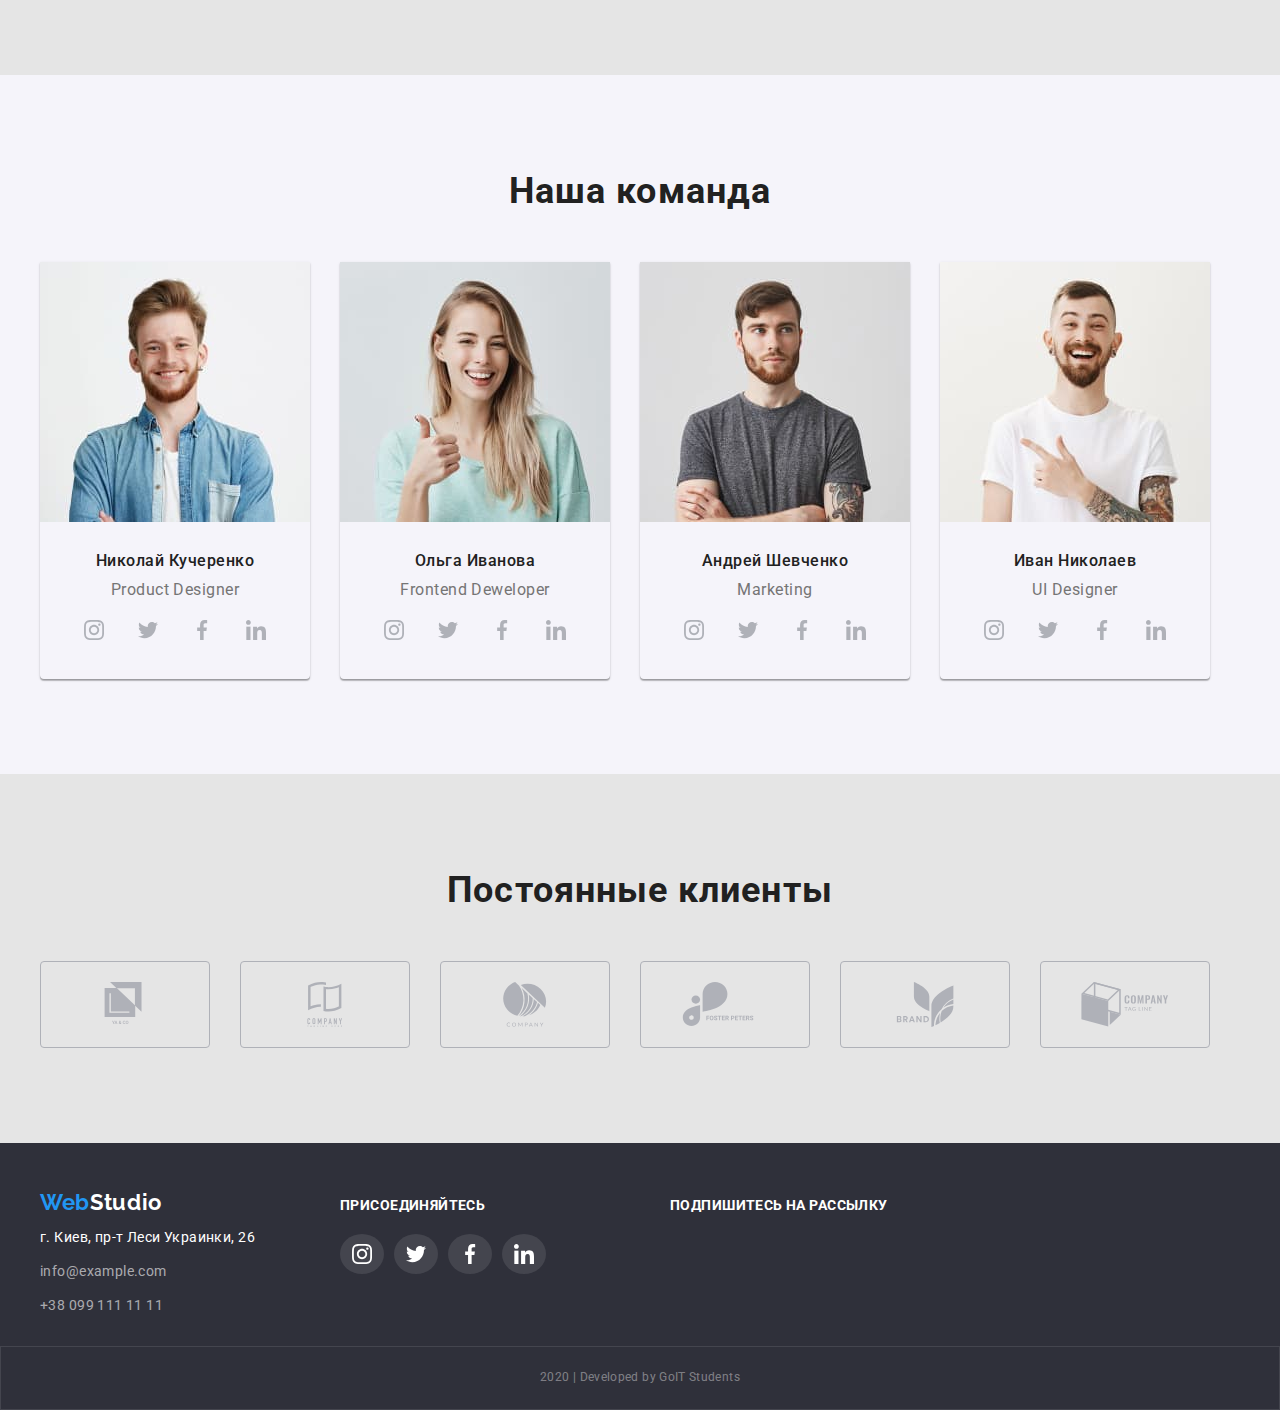
==== commit e52b1d0d: "all" ====
--- a/index.html
+++ b/index.html
@@ -73,7 +73,7 @@
             <li class="features-item">
               <div class="features-img">
                 <svg class="features-img-help">
-                  <use href="img/symbol-defs.svg#icon-clock-1"></use>
+                  <use href="./img/symbol-defs.svg#icon-clock-1"></use>
                 </svg>
               </div>
               <h3 class="features-title">Пунктуальность</h3>
@@ -141,10 +141,34 @@
               <h3 class="team-title signature">Николай Кучеренко</h3>
               <p class="team-text signature">Product Designer</p>
               <ul class="list icon-list">
-                <li><a class="team-icon link" href="#">соц</a></li>
-                <li><a class="team-icon link" href="#">соц</a></li>
-                <li><a class="team-icon link" href="#">соц</a></li>
-                <li><a class="team-icon link" href="#">соц</a></li>
+                <li>
+                  <a class="team-icon link" href="#"
+                    ><svg class="our-icon">
+                      <use href="./img/symbol-defs.svg#icon-instagram-2"></use>
+                    </svg>
+                  </a>
+                </li>
+                <li>
+                  <a class="team-icon link" href="#"
+                    ><svg class="our-icon">
+                      <use href="./img/symbol-defs.svg#icon-twitter-1"></use>
+                    </svg>
+                  </a>
+                </li>
+                <li>
+                  <a class="team-icon link" href="#"
+                    ><svg class="our-icon">
+                      <use href="./img/symbol-defs.svg#icon-facebook-1"></use>
+                    </svg>
+                  </a>
+                </li>
+                <li>
+                  <a class="team-icon link" href="#"
+                    ><svg class="our-icon">
+                      <use href="./img/symbol-defs.svg#icon-linkedin-1"></use>
+                    </svg>
+                  </a>
+                </li>
               </ul>
             </li>
             <li>
@@ -152,10 +176,34 @@
               <h3 class="team-title signature">Ольга Иванова</h3>
               <p class="team-text signature">Frontend Deweloper</p>
               <ul class="list icon-list">
-                <li><a class="team-icon link" href="#">соц</a></li>
-                <li><a class="team-icon link" href="#">соц</a></li>
-                <li><a class="team-icon link" href="#">соц</a></li>
-                <li><a class="team-icon link" href="#">соц</a></li>
+                <li>
+                  <a class="team-icon link" href="#"
+                    ><svg class="our-icon">
+                      <use href="./img/symbol-defs.svg#icon-instagram-2"></use>
+                    </svg>
+                  </a>
+                </li>
+                <li>
+                  <a class="team-icon link" href="#"
+                    ><svg class="our-icon">
+                      <use href="./img/symbol-defs.svg#icon-twitter-1"></use>
+                    </svg>
+                  </a>
+                </li>
+                <li>
+                  <a class="team-icon link" href="#"
+                    ><svg class="our-icon">
+                      <use href="./img/symbol-defs.svg#icon-facebook-1"></use>
+                    </svg>
+                  </a>
+                </li>
+                <li>
+                  <a class="team-icon link" href="#"
+                    ><svg class="our-icon">
+                      <use href="./img/symbol-defs.svg#icon-linkedin-1"></use>
+                    </svg>
+                  </a>
+                </li>
               </ul>
             </li>
             <li>
@@ -163,10 +211,34 @@
               <h3 class="team-title signature">Андрей Шевченко</h3>
               <p class="team-text signature">Marketing</p>
               <ul class="list icon-list">
-                <li><a class="team-icon link" href="#">соц</a></li>
-                <li><a class="team-icon link" href="#">соц</a></li>
-                <li><a class="team-icon link" href="#">соц</a></li>
-                <li><a class="team-icon link" href="#">соц</a></li>
+                <li>
+                  <a class="team-icon link" href="#"
+                    ><svg class="our-icon">
+                      <use href="./img/symbol-defs.svg#icon-instagram-2"></use>
+                    </svg>
+                  </a>
+                </li>
+                <li>
+                  <a class="team-icon link" href="#"
+                    ><svg class="our-icon">
+                      <use href="./img/symbol-defs.svg#icon-twitter-1"></use>
+                    </svg>
+                  </a>
+                </li>
+                <li>
+                  <a class="team-icon link" href="#"
+                    ><svg class="our-icon">
+                      <use href="./img/symbol-defs.svg#icon-facebook-1"></use>
+                    </svg>
+                  </a>
+                </li>
+                <li>
+                  <a class="team-icon link" href="#"
+                    ><svg class="our-icon">
+                      <use href="./img/symbol-defs.svg#icon-linkedin-1"></use>
+                    </svg>
+                  </a>
+                </li>
               </ul>
             </li>
             <li>
@@ -174,10 +246,34 @@
               <h3 class="team-title signature">Иван Николаев</h3>
               <p class="team-text signature">UI Designer</p>
               <ul class="list icon-list">
-                <li><a class="team-icon link" href="#">соц</a></li>
-                <li><a class="team-icon link" href="#">соц</a></li>
-                <li><a class="team-icon link" href="#">соц</a></li>
-                <li><a class="team-icon link" href="#">соц</a></li>
+                <li>
+                  <a class="team-icon link" href="#"
+                    ><svg class="our-icon">
+                      <use href="./img/symbol-defs.svg#icon-instagram-2"></use>
+                    </svg>
+                  </a>
+                </li>
+                <li>
+                  <a class="team-icon link" href="#"
+                    ><svg class="our-icon">
+                      <use href="./img/symbol-defs.svg#icon-twitter-1"></use>
+                    </svg>
+                  </a>
+                </li>
+                <li>
+                  <a class="team-icon link" href="#"
+                    ><svg class="our-icon">
+                      <use href="./img/symbol-defs.svg#icon-facebook-1"></use>
+                    </svg>
+                  </a>
+                </li>
+                <li>
+                  <a class="team-icon link" href="#"
+                    ><svg class="our-icon">
+                      <use href="./img/symbol-defs.svg#icon-linkedin-1"></use>
+                    </svg>
+                  </a>
+                </li>
               </ul>
             </li>
           </ul>
@@ -188,22 +284,40 @@
           <h2 class="general-heading">Постоянные клиенты</h2>
           <ul class="brends-list list">
             <li>
-              <a href="#"><img src="img/logo-1.svg" alt="Логотип-1" /></a>
-            </li>
-            <li>
-              <a href="#"><img src="img/logo-2.svg" alt="Логотип-2" /></a>
-            </li>
-            <li>
-              <a href="#"><img src="img/logo-3.svg" alt="Логотип-3" /></a>
-            </li>
-            <li>
-              <a href="#"><img src="img/logo-4.svg" alt="Логотип-4" /></a>
-            </li>
-            <li>
-              <a href="#"><img src="img/logo-5.svg" alt="Логотип-5" /></a>
-            </li>
-            <li>
-              <a href="#"><img src="img/logo-6.svg" alt="Логотип-6" /></a>
+              <a href="#"
+                ><svg class="brends-icon">
+                  <use href="./img/symbol-defs.svg#icon-logo-1"></use></svg
+              ></a>
+            </li>
+            <li>
+              <a href="#"
+                ><svg class="brends-icon">
+                  <use href="./img/symbol-defs.svg#icon-logo-2"></use></svg
+              ></a>
+            </li>
+            <li>
+              <a href="#"
+                ><svg class="brends-icon">
+                  <use href="./img/symbol-defs.svg#icon-logo-3"></use></svg
+              ></a>
+            </li>
+            <li>
+              <a href="#"
+                ><svg class="brends-icon">
+                  <use href="./img/symbol-defs.svg#icon-logo-4"></use></svg
+              ></a>
+            </li>
+            <li>
+              <a href="#"
+                ><svg class="brends-icon">
+                  <use href="./img/symbol-defs.svg#icon-logo-5"></use></svg
+              ></a>
+            </li>
+            <li>
+              <a href="#"
+                ><svg class="brends-icon">
+                  <use href="./img/symbol-defs.svg#icon-logo-6"></use></svg
+              ></a>
             </li>
           </ul>
         </div>
@@ -233,18 +347,30 @@
         </div>
         <div class="wrapper help-icon">
           <b class="text-title">Присоединяйтесь</b>
-          <ul class="list">
-            <li>
-              <a class="main-footer-link link footer-icon" href="#">соц</a>
-            </li>
-            <li>
-              <a class="main-footer-link link footer-icon" href="#">соц</a>
-            </li>
-            <li>
-              <a class="main-footer-link link footer-icon" href="#">соц</a>
-            </li>
-            <li>
-              <a class="main-footer-link link footer-icon" href="#">соц</a>
+          <ul class="list footer-icon-list">
+            <li>
+              <a class="main-footer-link link footer-icon" href="#"
+                ><svg class="footer-icon">
+                  <use href="./img/symbol-defs.svg#icon-instagram-2"></use></svg
+              ></a>
+            </li>
+            <li>
+              <a class="main-footer-link link footer-icon" href="#"
+                ><svg class="footer-icon">
+                  <use href="./img/symbol-defs.svg#icon-twitter-1"></use></svg
+              ></a>
+            </li>
+            <li>
+              <a class="main-footer-link link footer-icon" href="#"
+                ><svg class="footer-icon">
+                  <use href="./img/symbol-defs.svg#icon-facebook-1"></use></svg
+              ></a>
+            </li>
+            <li>
+              <a class="main-footer-link link footer-icon" href="#"
+                ><svg class="footer-icon">
+                  <use href="./img/symbol-defs.svg#icon-linkedin-1"></use></svg
+              ></a>
             </li>
           </ul>
         </div>
--- a/css/style.css
+++ b/css/style.css
@@ -127,6 +127,7 @@
   margin-top: 30px;
   border: 1px solid transparent;
   border-radius: 4px;
+  cursor: pointer;
 }
 .galery {
   background-image: linear-gradient(
@@ -253,13 +254,15 @@
 .icon-list {
   width: 270px;
   display: flex;
-  justify-content: space-between;
+  justify-content: center;
   padding-right: 30px;
   padding-left: 30px;
   text-align: center;
 }
 .icon-list li {
   width: 44px;
+  padding-bottom: 10px;
+  padding-top: 10px;
 }
 .icon-list li:not(:last-child) {
   margin-right: 10px;
@@ -272,7 +275,9 @@
   margin-bottom: 10px;
 }
 .team-icon {
-  color: #afb1b8;
+  display: inline-flex;
+  justify-content: center;
+  align-items: center;
   line-height: 44px;
 }
 
@@ -345,6 +350,7 @@
   line-height: 1.71;
   letter-spacing: 0.03em;
   color: rgba(255, 255, 255, 0.6);
+  text-align: center;
 }
 .footer-icon:hover,
 .footer-icon:focus {
@@ -527,8 +533,8 @@
   background-size: contain;
   width: 15px;
   height: 10px;
-  fill: #2196f3;
-  outline: #2196f3;
+  outline: 1px solid #2196f3;
+  fill: currentColor;
 }
 
 .link-2::before {
@@ -554,6 +560,46 @@
   height: 15px;
   fill: var(--akcent-color);
 }
+
+.our-icon {
+  fill: #afb1b8;
+  width: 20px;
+  height: 20px;
+}
+.icon-list li:hover {
+  background-color: var(--akcent-color);
+  border-radius: 50%;
+}
+.icon-list li:hover svg {
+  fill: white;
+}
+.brends-icon {
+  height: 45px;
+  fill: #afb1b8;
+}
+.brends-list li:hover svg {
+  fill: var(--akcent-color);
+}
+.brends-list li:hover {
+  border-color: var(--akcent-color);
+}
+.footer-icon {
+  fill: white;
+  width: 20px;
+  height: 20px;
+}
+.footer-icon-list li {
+  display: inline-flex;
+  justify-content: center;
+  padding-bottom: 10px;
+  padding-top: 10px;
+  border-radius: 50%;
+  background-color: rgba(255, 255, 255, 0.1);
+}
+.footer-icon-list li:hover {
+  background-color: var(--akcent-color);
+}
+
 /*основной текст color: #212121; */
 /* цвет текста color: #757575; */
 /* цвет лого color: #000000;*/
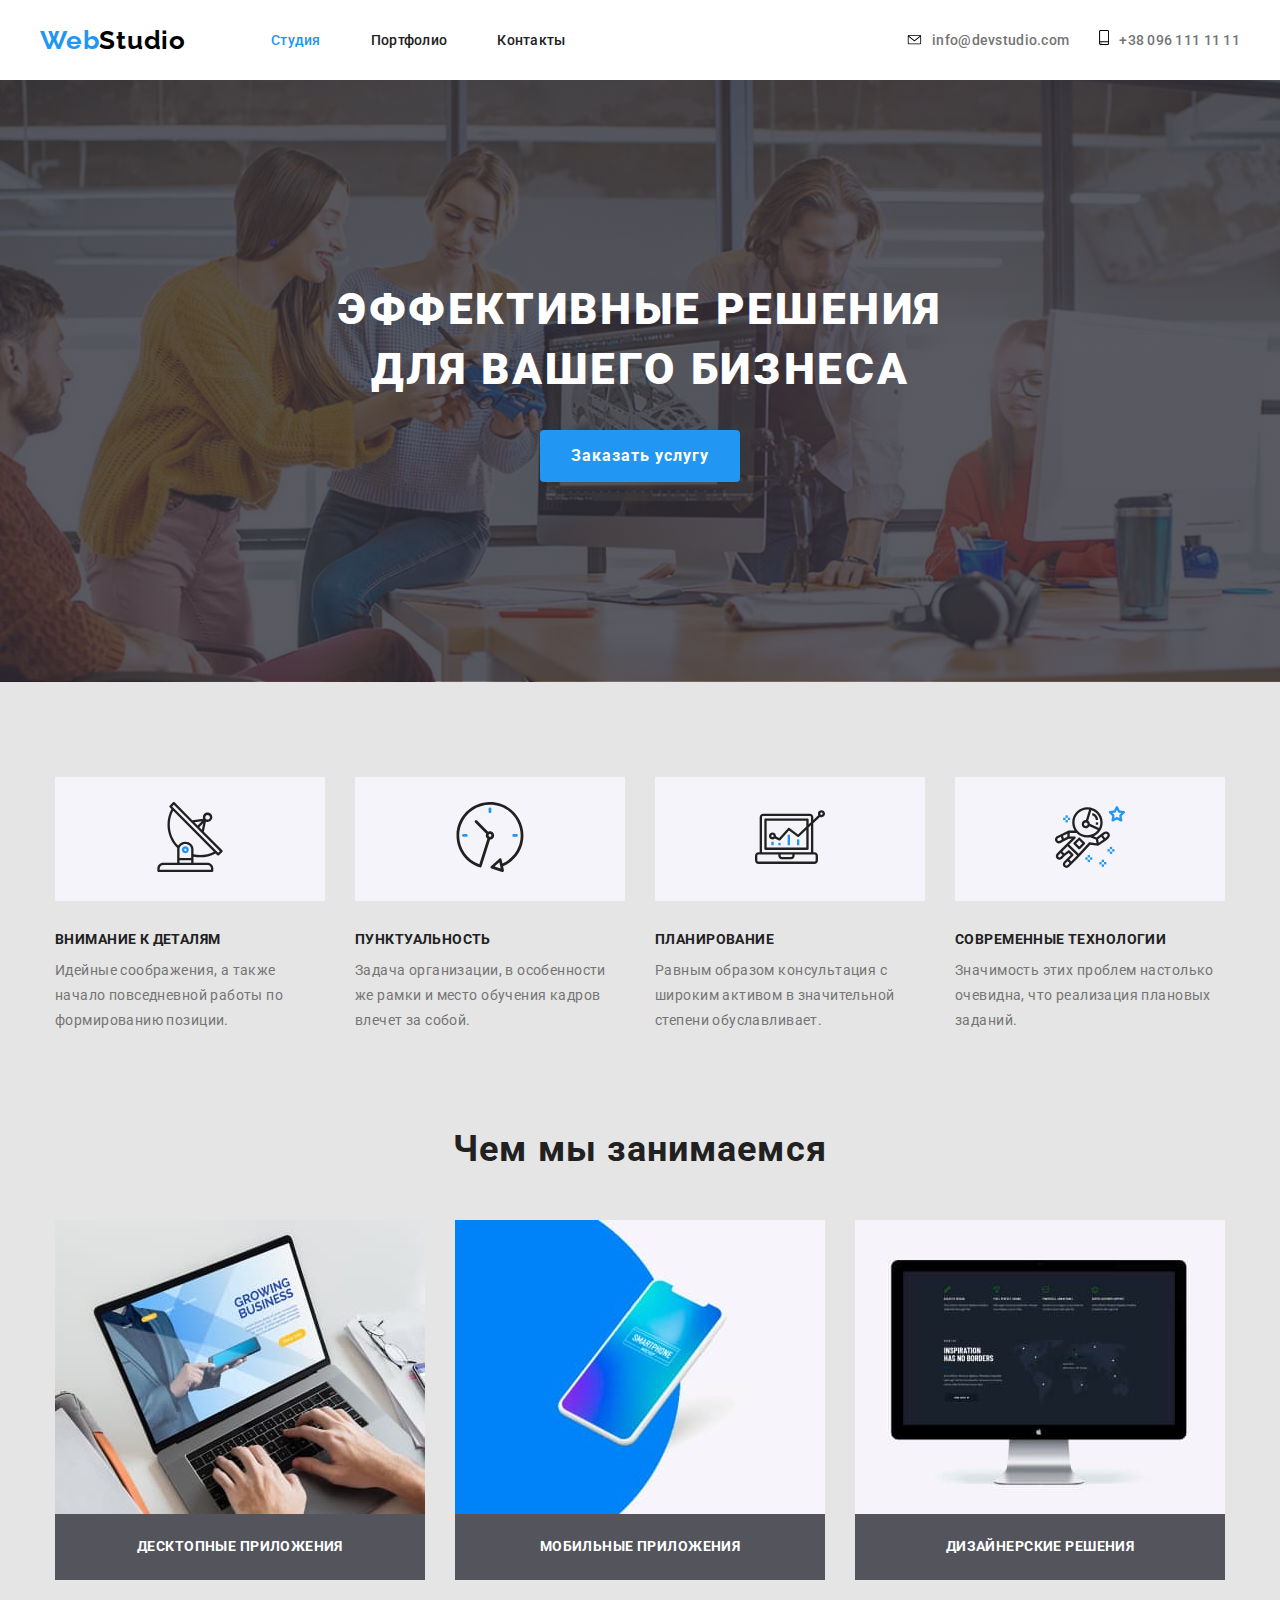
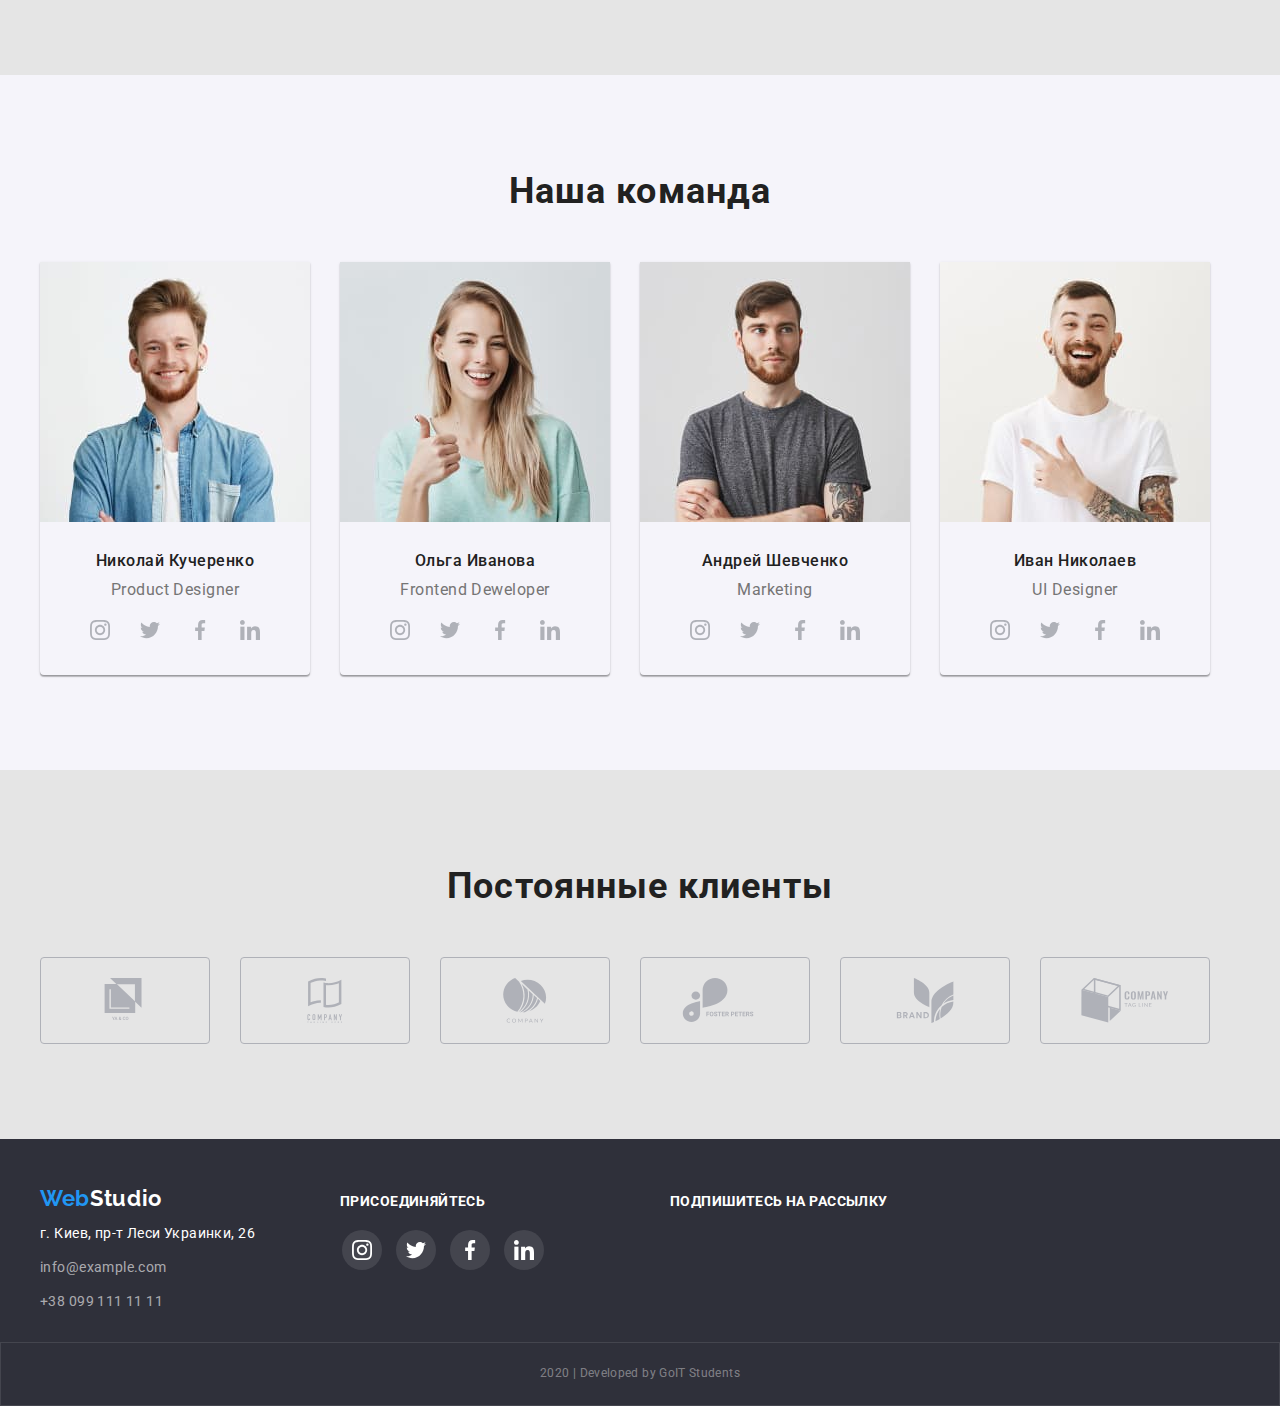
==== commit cda2ceda: "a" ====
--- a/index.html
+++ b/index.html
@@ -35,6 +35,9 @@
               <a
                 class="site-nav-link link contacts link-1"
                 href="mailto:info@devstudio.com"
+              >
+                <svg class="envelope">
+                  <use href="./img/symbol-defs.svg#icon-envelope"></use></svg
                 >info@devstudio.com</a
               >
             </li>
@@ -42,6 +45,8 @@
               <a
                 class="site-nav-link link contacts link-2"
                 href="tel:+380961111111"
+                ><svg class="smartphone">
+                  <use href="./img/symbol-defs.svg#icon-smartphone"></use></svg
                 >+38 096 111 11 11</a
               >
             </li>
@@ -350,25 +355,25 @@
           <ul class="list footer-icon-list">
             <li>
               <a class="main-footer-link link footer-icon" href="#"
-                ><svg class="footer-icon">
+                ><svg class="footer-icons">
                   <use href="./img/symbol-defs.svg#icon-instagram-2"></use></svg
               ></a>
             </li>
             <li>
               <a class="main-footer-link link footer-icon" href="#"
-                ><svg class="footer-icon">
+                ><svg class="footer-icons">
                   <use href="./img/symbol-defs.svg#icon-twitter-1"></use></svg
               ></a>
             </li>
             <li>
               <a class="main-footer-link link footer-icon" href="#"
-                ><svg class="footer-icon">
+                ><svg class="footer-icons">
                   <use href="./img/symbol-defs.svg#icon-facebook-1"></use></svg
               ></a>
             </li>
             <li>
               <a class="main-footer-link link footer-icon" href="#"
-                ><svg class="footer-icon">
+                ><svg class="footer-icons">
                   <use href="./img/symbol-defs.svg#icon-linkedin-1"></use></svg
               ></a>
             </li>
--- a/css/style.css
+++ b/css/style.css
@@ -64,9 +64,9 @@
   letter-spacing: 0.02em;
 }
 
-.site-nav-link:hover,
-.site-nav-link:focus,
-.site-nav-link:active {
+.site-nav li:hover a,
+.site-nav a:focus,
+.site-nav a:active {
   color: var(--akcent-color);
 }
 .main {
@@ -259,11 +259,7 @@
   padding-left: 30px;
   text-align: center;
 }
-.icon-list li {
-  width: 44px;
-  padding-bottom: 10px;
-  padding-top: 10px;
-}
+
 .icon-list li:not(:last-child) {
   margin-right: 10px;
 }
@@ -279,6 +275,8 @@
   justify-content: center;
   align-items: center;
   line-height: 44px;
+  padding-bottom: 10px;
+  padding-top: 10px;
 }
 
 .team-list li img {
@@ -299,7 +297,7 @@
   margin-top: 50px;
   display: flex;
 }
-.brends-list li {
+.brends-list a {
   width: 170px;
   border: 1px solid #afb1b8;
   border-radius: 4px;
@@ -356,6 +354,7 @@
 .footer-icon:focus {
   background-color: var(--akcent-color);
   color: var(--help-color);
+  outline: transparent;
 }
 address .main-footer-list li {
   display: block;
@@ -501,64 +500,16 @@
 }
 
 .border {
+  cursor: pointer;
   padding-bottom: 20px;
   padding-top: 20px;
   background: #ffffff;
   border: 1px solid #eeeeee;
   box-sizing: border-box;
+}
+.card-list:hover .border {
   box-shadow: 1px 4px 6px rgba(0, 0, 0, 0.16), 0px 4px 4px rgba(0, 0, 0, 0.06),
     0px 1px 1px rgba(0, 0, 0, 0.12);
-}
-svg {
-  fill: currentColor;
-}
-.link-1::before {
-  content: '';
-  display: inline-flex;
-  margin-right: 10px;
-  background-image: url('../img/envelope.svg');
-  background-position: center;
-  background-size: contain;
-  background-repeat: no-repeat;
-  width: 15px;
-  height: 10px;
-}
-.link-1:hover::before {
-  content: '';
-  display: inline-flex;
-  margin-right: 10px;
-  background-image: url('../img/envelope.svg');
-  background-position: center;
-  background-repeat: no-repeat;
-  background-size: contain;
-  width: 15px;
-  height: 10px;
-  outline: 1px solid #2196f3;
-  fill: currentColor;
-}
-
-.link-2::before {
-  content: '';
-  display: inline-flex;
-  margin-right: 10px;
-  background-image: url('../img/smartphone.svg');
-  background-position: center;
-  background-repeat: no-repeat;
-  background-size: contain;
-  width: 10px;
-  height: 15px;
-}
-.link-2:hover::before {
-  content: '';
-  display: inline-flex;
-  margin-right: 10px;
-  background-image: url('../img/smartphone.svg');
-  background-position: center;
-  background-size: contain;
-  background-repeat: no-repeat;
-  width: 10px;
-  height: 15px;
-  fill: var(--akcent-color);
 }
 
 .our-icon {
@@ -566,38 +517,76 @@
   width: 20px;
   height: 20px;
 }
-.icon-list li:hover {
+.icon-list a:hover,
+.icon-list a:focus {
   background-color: var(--akcent-color);
   border-radius: 50%;
-}
-.icon-list li:hover svg {
+  outline: transparent;
+}
+.icon-list a:hover svg,
+.icon-list a:focus svg {
   fill: white;
+}
+
+.icon-list a {
+  padding: 10px;
 }
 .brends-icon {
   height: 45px;
   fill: #afb1b8;
 }
-.brends-list li:hover svg {
+.brends-list a:hover svg {
   fill: var(--akcent-color);
 }
-.brends-list li:hover {
+.brends-list a:hover,
+.brends-list a:focus {
   border-color: var(--akcent-color);
-}
-.footer-icon {
+  outline: transparent;
+}
+.brends-list a:focus svg {
+  fill: var(--akcent-color);
+}
+.footer-icons {
   fill: white;
   width: 20px;
   height: 20px;
 }
 .footer-icon-list li {
-  display: inline-flex;
-  justify-content: center;
-  padding-bottom: 10px;
-  padding-top: 10px;
+  display: flex;
+  justify-content: center;
+  align-items: center;
+}
+.footer-icon-list li a:hover,
+.footer-icon-list li a:focus {
+  background-color: var(--akcent-color);
+  outline: transparent;
+}
+.footer-icon {
+  display: flex;
+  align-items: center;
+  padding: 10px;
   border-radius: 50%;
   background-color: rgba(255, 255, 255, 0.1);
 }
-.footer-icon-list li:hover {
-  background-color: var(--akcent-color);
+.contacts-list li {
+  display: inline-flex;
+  align-items: baseline;
+}
+.envelope {
+  width: 15px;
+  height: 10px;
+  margin-right: 10px;
+}
+.smartphone {
+  width: 10px;
+  height: 15px;
+  margin-right: 10px;
+}
+.contacts-list li:hover svg {
+  fill: var(--akcent-color);
+}
+.contacts-list a:focus svg {
+  fill: var(--akcent-color);
 }
 
 /*основной текст color: #212121; */
